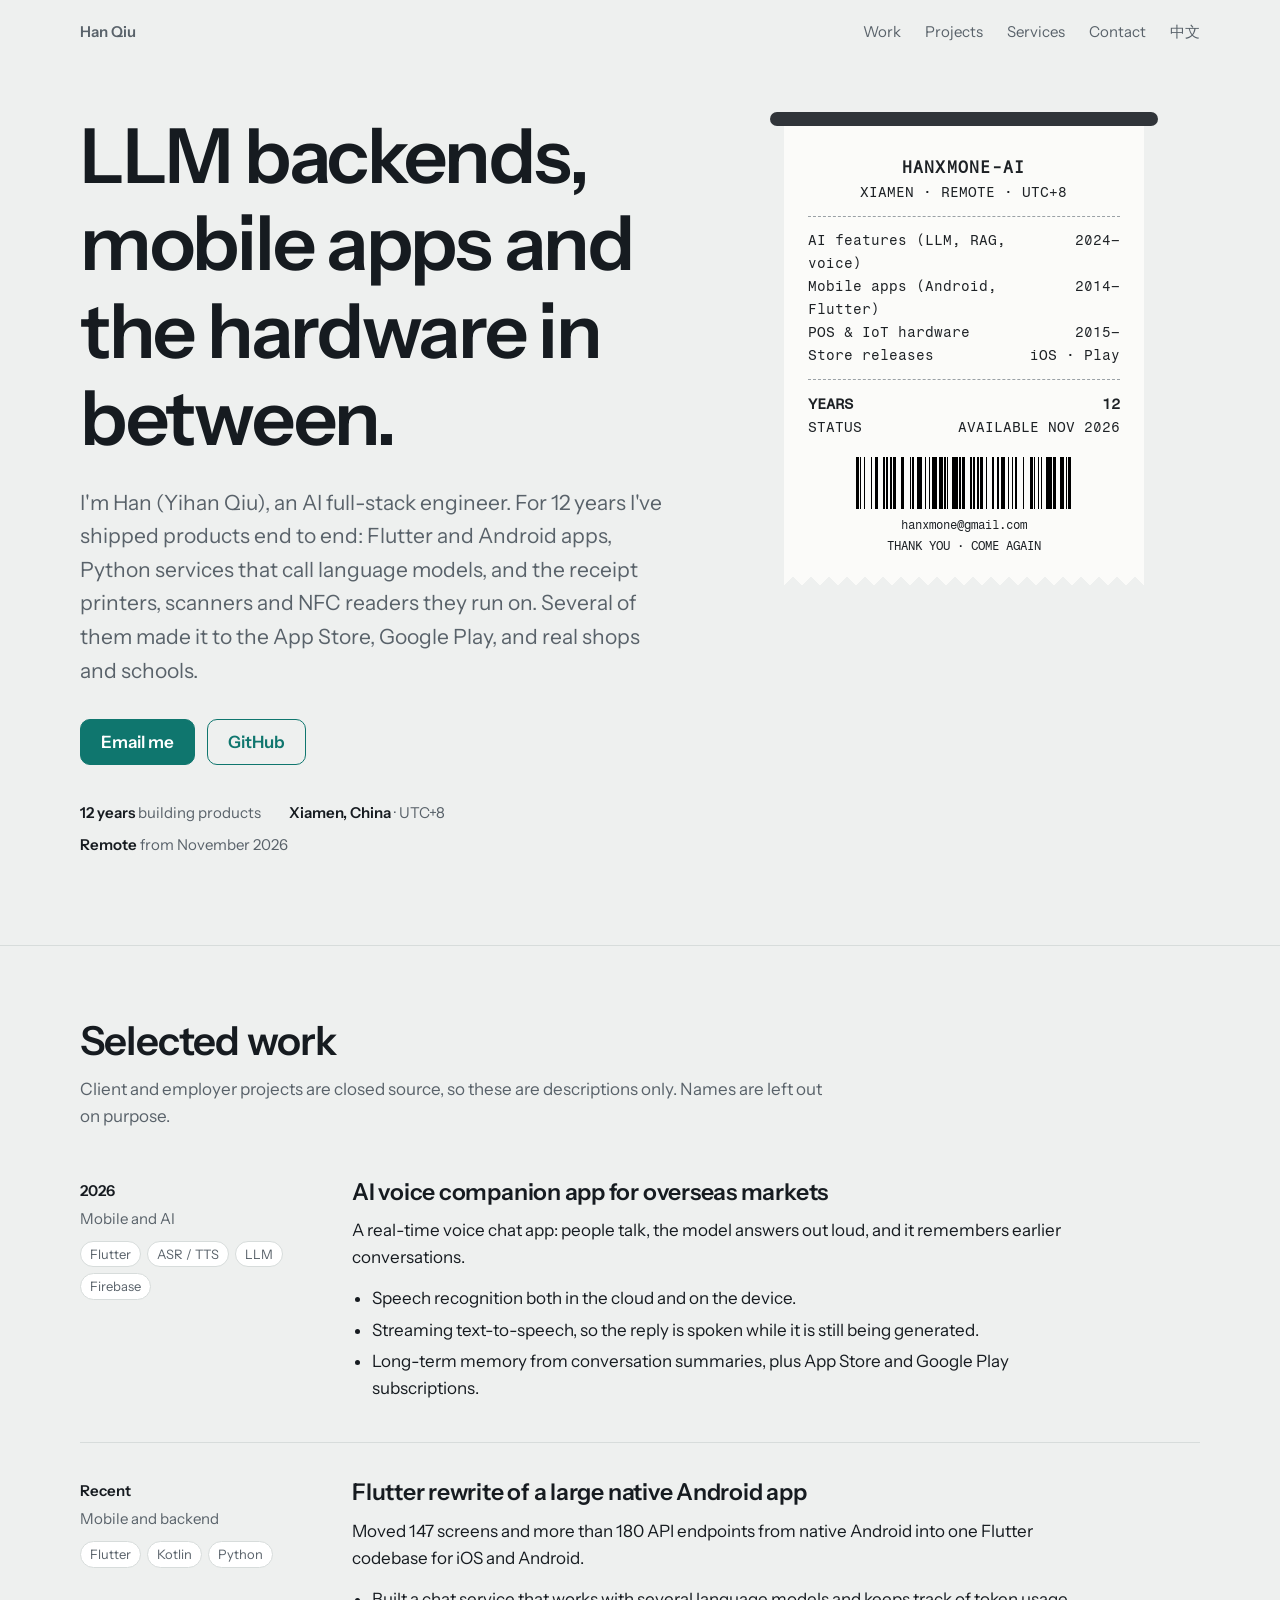
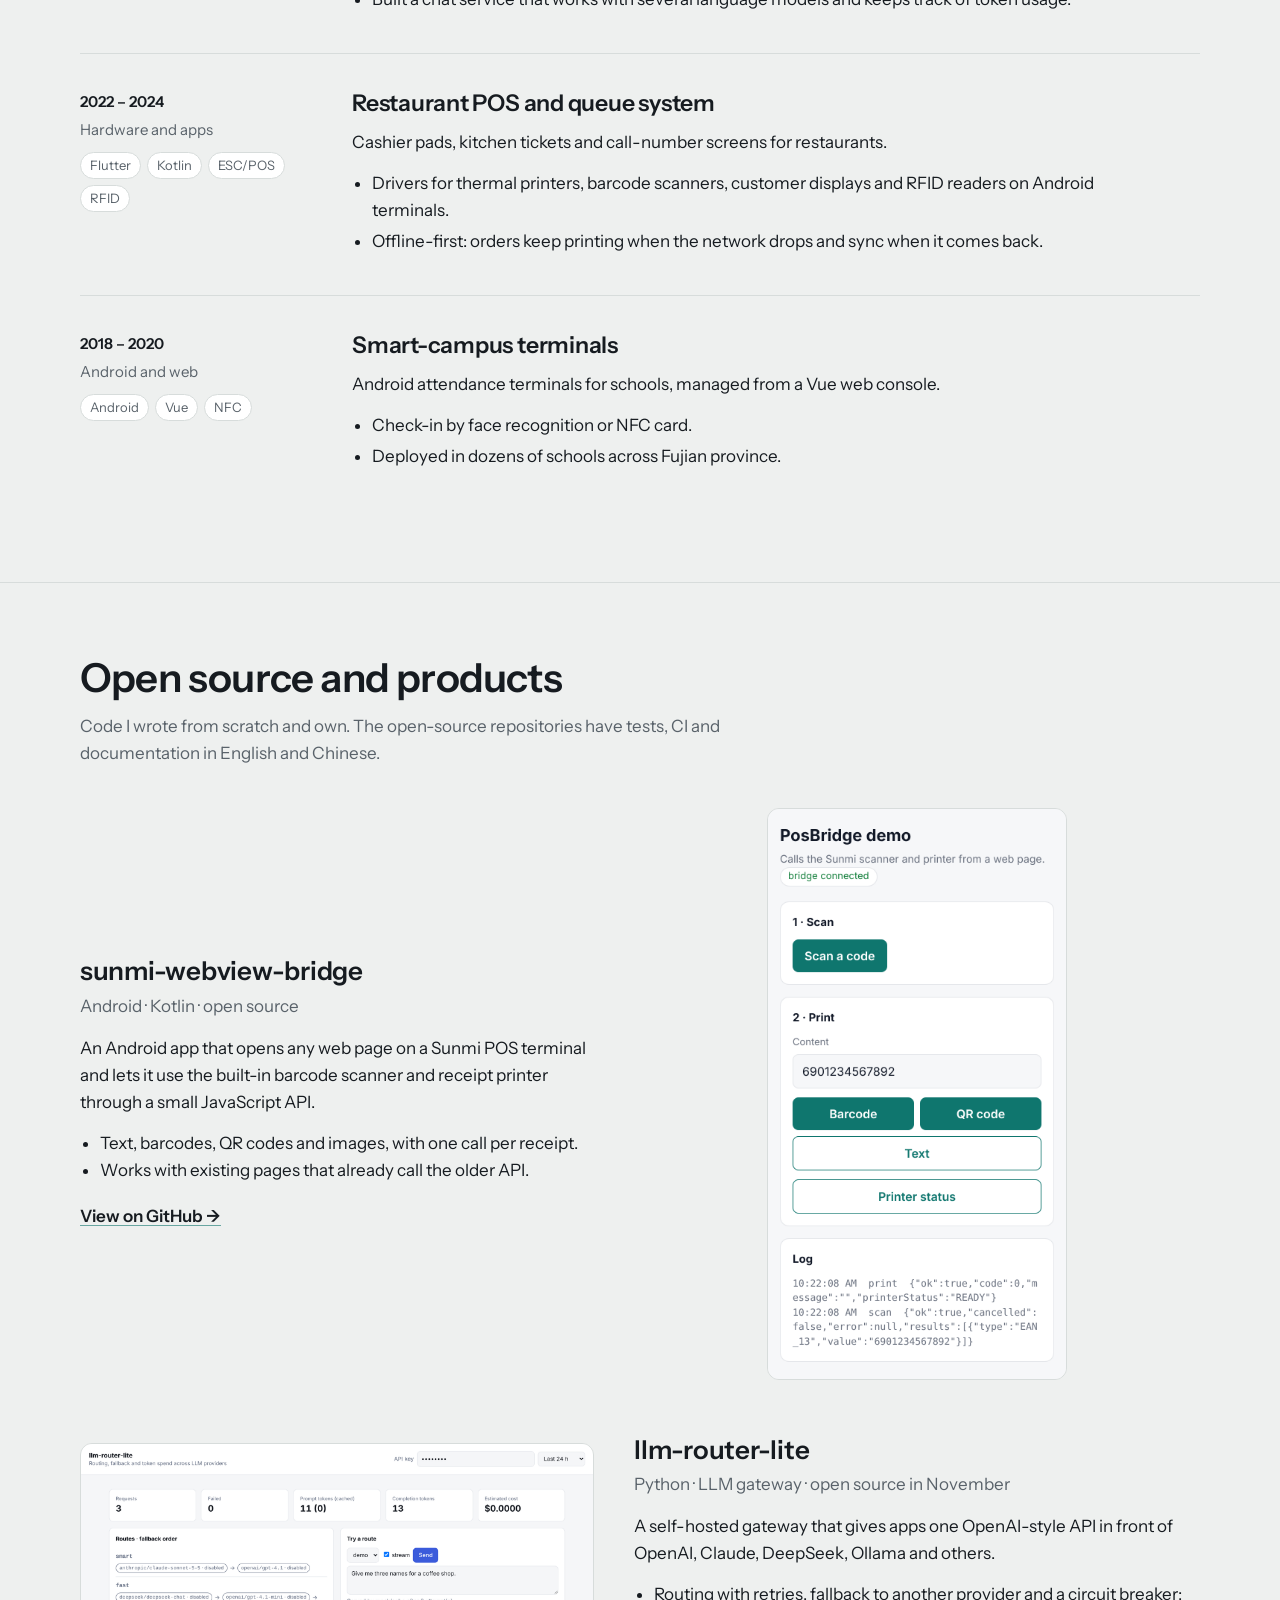
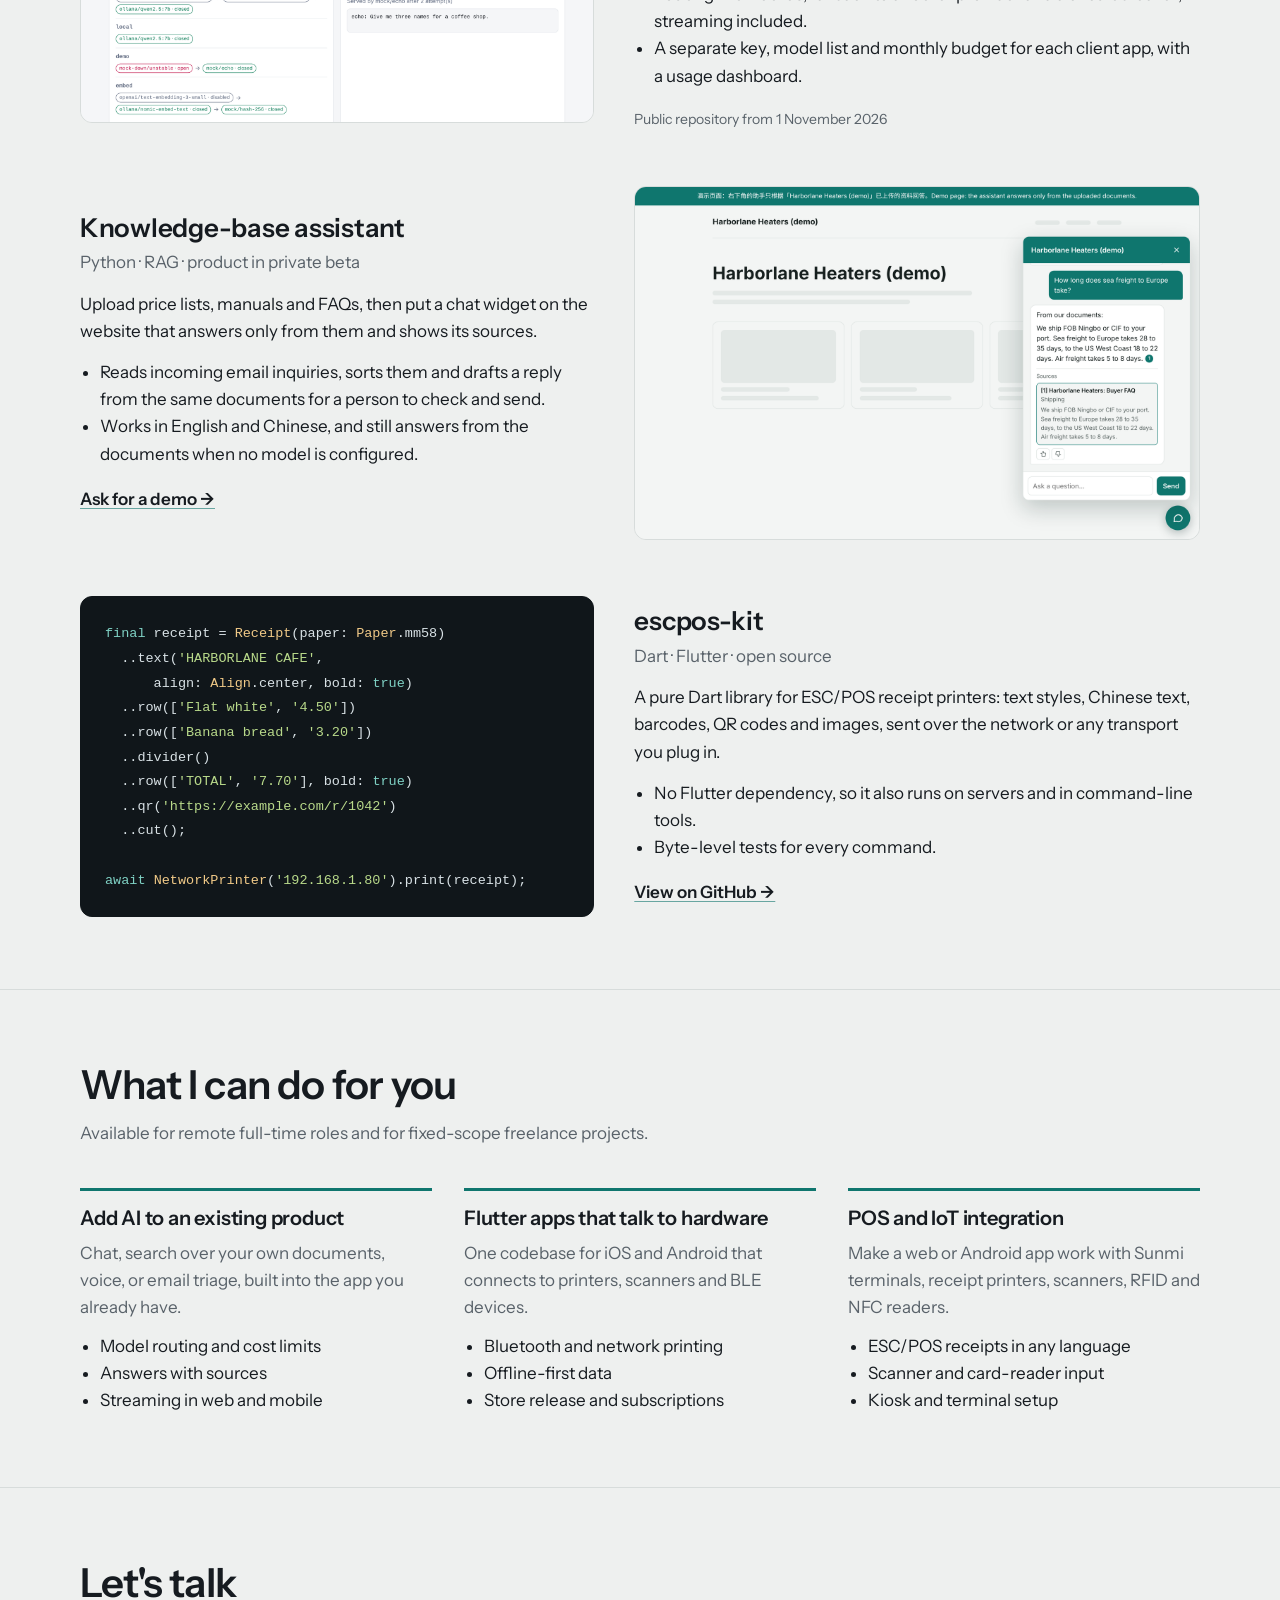
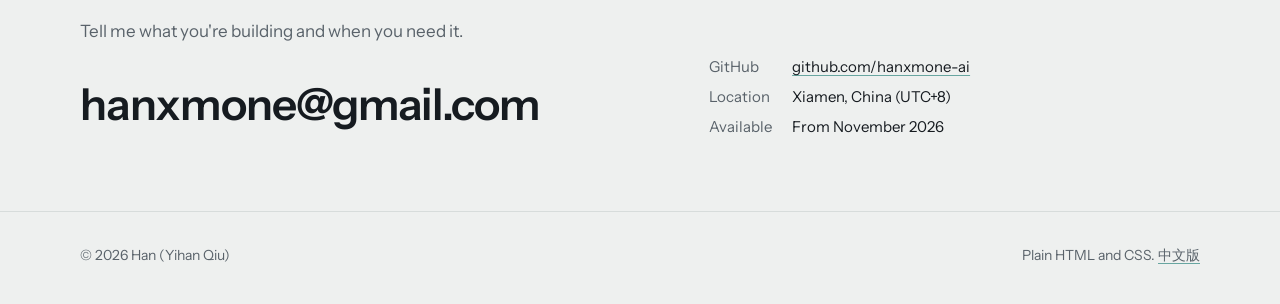
==== index.html @ 32cb7739 "Portfolio site: English and Chinese pages Co-Authored-By: Claude Opus 5.5 <noreply@anthropic.com> Cl" ====
<!doctype html>
<html lang="en">
<head>
<meta charset="utf-8">
<meta name="viewport" content="width=device-width, initial-scale=1">
<title>Han (Yihan Qiu) · AI full-stack engineer</title>
<meta name="description" content="AI full-stack engineer with 12 years of experience: LLM backends, Flutter and Android apps, and the POS and IoT hardware they talk to. Open to remote roles and freelance projects.">
<meta property="og:title" content="Han (Yihan Qiu) · AI full-stack engineer">
<meta property="og:description" content="LLM backends, Flutter and Android apps, and the hardware they talk to. Open to remote roles and freelance projects.">
<meta property="og:type" content="website">
<meta property="og:url" content="https://hanxmone-ai.github.io/">
<meta property="og:image" content="https://hanxmone-ai.github.io/assets/og.png">
<meta name="twitter:card" content="summary_large_image">
<link rel="canonical" href="https://hanxmone-ai.github.io/">
<link rel="alternate" hreflang="en" href="https://hanxmone-ai.github.io/">
<link rel="alternate" hreflang="zh" href="https://hanxmone-ai.github.io/zh/">
<link rel="icon" href="assets/favicon.svg" type="image/svg+xml">
<link rel="preconnect" href="https://fonts.googleapis.com">
<link rel="preconnect" href="https://fonts.gstatic.com" crossorigin>
<link rel="stylesheet" href="https://fonts.googleapis.com/css2?family=Fragment+Mono&family=Instrument+Sans:wght@400;600&display=swap">
<link rel="stylesheet" href="assets/style.css">
</head>
<body>
<header class="wrap nav">
  <a class="me" href="./">Han Qiu</a>
  <nav class="links" aria-label="Sections">
    <a href="#work">Work</a>
    <a href="#projects">Projects</a>
    <a href="#services">Services</a>
    <a href="#contact">Contact</a>
  </nav>
  <a href="zh/" hreflang="zh" lang="zh">中文</a>
</header>

<main>
  <div class="wrap hero">
    <div>
      <h1>LLM backends, mobile apps and the hardware in between.</h1>
      <p class="lede">I'm Han (Yihan Qiu), an AI full-stack engineer. For 12 years I've shipped products end to end:
        Flutter and Android apps, Python services that call language models, and the receipt printers, scanners
        and NFC readers they run on. Several of them made it to the App Store, Google Play, and real shops and schools.</p>
      <div class="actions">
        <a class="btn primary" href="mailto:hanxmone@gmail.com">Email me</a>
        <a class="btn secondary" href="https://github.com/hanxmone-ai">GitHub</a>
      </div>
      <p class="facts">
        <span><strong>12 years</strong> building products</span>
        <span><strong>Xiamen, China</strong> · UTC+8</span>
        <span><strong>Remote</strong> from November 2026</span>
      </p>
    </div>

    <div class="slot">
      <div class="receipt" role="img" aria-label="A printed receipt summarising: AI features since 2024, mobile apps since 2014, POS and IoT hardware since 2015, 12 years in total, available from November 2026, email hanxmone@gmail.com.">
        <div class="head" aria-hidden="true">
          <b>HANXMONE-AI</b>
          XIAMEN · REMOTE · UTC+8
        </div>
        <hr>
        <div aria-hidden="true">
          <div class="row"><span>AI features (LLM, RAG, voice)</span><span>2024–</span></div>
          <div class="row"><span>Mobile apps (Android, Flutter)</span><span>2014–</span></div>
          <div class="row"><span>POS &amp; IoT hardware</span><span>2015–</span></div>
          <div class="row"><span>Store releases</span><span>iOS · Play</span></div>
        </div>
        <hr>
        <div aria-hidden="true">
          <div class="row total"><span>YEARS</span><span>12</span></div>
          <div class="row"><span>STATUS</span><span>AVAILABLE NOV 2026</span></div>
        </div>
        <div class="code" aria-hidden="true"><img src="assets/barcode.svg" alt="" width="176" height="40"></div>
        <div class="foot" aria-hidden="true">hanxmone@gmail.com<br>THANK YOU · COME AGAIN</div>
      </div>
    </div>
  </div>

  <section class="block" id="work">
    <div class="wrap">
      <h2>Selected work</h2>
      <p class="intro">Client and employer projects are closed source, so these are descriptions only. Names are left out on purpose.</p>
      <div class="work">
        <article class="case">
          <div class="meta">
            <span class="when">2026</span>
            Mobile and AI
            <div class="stack"><span class="chip">Flutter</span><span class="chip">ASR / TTS</span><span class="chip">LLM</span><span class="chip">Firebase</span></div>
          </div>
          <div>
            <h3>AI voice companion app for overseas markets</h3>
            <div class="story">
              <p>A real-time voice chat app: people talk, the model answers out loud, and it remembers earlier conversations.</p>
              <ul>
                <li>Speech recognition both in the cloud and on the device.</li>
                <li>Streaming text-to-speech, so the reply is spoken while it is still being generated.</li>
                <li>Long-term memory from conversation summaries, plus App Store and Google Play subscriptions.</li>
              </ul>
            </div>
          </div>
        </article>

        <article class="case">
          <div class="meta">
            <span class="when">Recent</span>
            Mobile and backend
            <div class="stack"><span class="chip">Flutter</span><span class="chip">Kotlin</span><span class="chip">Python</span></div>
          </div>
          <div>
            <h3>Flutter rewrite of a large native Android app</h3>
            <div class="story">
              <p>Moved 147 screens and more than 180 API endpoints from native Android into one Flutter codebase for iOS and Android.</p>
              <ul>
                <li>Built a chat service that works with several language models and keeps track of token usage.</li>
              </ul>
            </div>
          </div>
        </article>

        <article class="case">
          <div class="meta">
            <span class="when">2022 – 2024</span>
            Hardware and apps
            <div class="stack"><span class="chip">Flutter</span><span class="chip">Kotlin</span><span class="chip">ESC/POS</span><span class="chip">RFID</span></div>
          </div>
          <div>
            <h3>Restaurant POS and queue system</h3>
            <div class="story">
              <p>Cashier pads, kitchen tickets and call-number screens for restaurants.</p>
              <ul>
                <li>Drivers for thermal printers, barcode scanners, customer displays and RFID readers on Android terminals.</li>
                <li>Offline-first: orders keep printing when the network drops and sync when it comes back.</li>
              </ul>
            </div>
          </div>
        </article>

        <article class="case">
          <div class="meta">
            <span class="when">2018 – 2020</span>
            Android and web
            <div class="stack"><span class="chip">Android</span><span class="chip">Vue</span><span class="chip">NFC</span></div>
          </div>
          <div>
            <h3>Smart-campus terminals</h3>
            <div class="story">
              <p>Android attendance terminals for schools, managed from a Vue web console.</p>
              <ul>
                <li>Check-in by face recognition or NFC card.</li>
                <li>Deployed in dozens of schools across Fujian province.</li>
              </ul>
            </div>
          </div>
        </article>
      </div>
    </div>
  </section>

  <section class="block" id="projects">
    <div class="wrap">
      <h2>Open source and products</h2>
      <p class="intro">Code I wrote from scratch and own. The open-source repositories have tests, CI and documentation in English and Chinese.</p>
      <div class="projects">
        <article class="project">
          <div>
            <h3>sunmi-webview-bridge</h3>
            <p class="what">Android · Kotlin · open source</p>
            <p class="body">An Android app that opens any web page on a Sunmi POS terminal and lets it use the built-in barcode scanner and receipt printer through a small JavaScript API.</p>
            <ul>
              <li>Text, barcodes, QR codes and images, with one call per receipt.</li>
              <li>Works with existing pages that already call the older API.</li>
            </ul>
            <p class="links"><a href="https://github.com/hanxmone-ai/sunmi-webview-bridge">View on GitHub →</a></p>
          </div>
          <figure class="shot phone"><img src="assets/sunmi-demo.png" alt="Demo page of sunmi-webview-bridge on a phone screen, with scan and print buttons" width="800" height="1530" loading="lazy"></figure>
        </article>

        <article class="project">
          <div>
            <h3>llm-router-lite</h3>
            <p class="what">Python · LLM gateway · open source in November</p>
            <p class="body">A self-hosted gateway that gives apps one OpenAI-style API in front of OpenAI, Claude, DeepSeek, Ollama and others.</p>
            <ul>
              <li>Routing with retries, fallback to another provider and a circuit breaker; streaming included.</li>
              <li>A separate key, model list and monthly budget for each client app, with a usage dashboard.</li>
            </ul>
            <p class="links"><span class="status">Public repository from 1 November 2026</span></p>
          </div>
          <figure class="shot"><img src="assets/router-dashboard.png" alt="llm-router-lite usage dashboard with request counts, cost per model and recent errors" width="1600" height="870" loading="lazy"></figure>
        </article>

        <article class="project">
          <div>
            <h3>Knowledge-base assistant</h3>
            <p class="what">Python · RAG · product in private beta</p>
            <p class="body">Upload price lists, manuals and FAQs, then put a chat widget on the website that answers only from them and shows its sources.</p>
            <ul>
              <li>Reads incoming email inquiries, sorts them and drafts a reply from the same documents for a person to check and send.</li>
              <li>Works in English and Chinese, and still answers from the documents when no model is configured.</li>
            </ul>
            <p class="links"><a href="mailto:hanxmone@gmail.com?subject=Knowledge-base%20assistant%20demo">Ask for a demo →</a></p>
          </div>
          <figure class="shot"><img src="assets/kb-widget.png" alt="Chat widget answering a customer question with numbered sources from the uploaded documents" width="1600" height="1000" loading="lazy"></figure>
        </article>

        <article class="project">
          <div>
            <h3>escpos-kit</h3>
            <p class="what">Dart · Flutter · open source</p>
            <p class="body">A pure Dart library for ESC/POS receipt printers: text styles, Chinese text, barcodes, QR codes and images, sent over the network or any transport you plug in.</p>
            <ul>
              <li>No Flutter dependency, so it also runs on servers and in command-line tools.</li>
              <li>Byte-level tests for every command.</li>
            </ul>
            <p class="links"><a href="https://github.com/hanxmone-ai/escpos-kit">View on GitHub →</a></p>
          </div>
          <figure class="shot sample" aria-label="Example code using escpos-kit"><pre><code><span class="k">final</span> receipt = <span class="t">Receipt</span>(paper: <span class="t">Paper</span>.mm58)
  ..text(<span class="s">'HARBORLANE CAFE'</span>,
      align: <span class="t">Align</span>.center, bold: <span class="k">true</span>)
  ..row([<span class="s">'Flat white'</span>, <span class="s">'4.50'</span>])
  ..row([<span class="s">'Banana bread'</span>, <span class="s">'3.20'</span>])
  ..divider()
  ..row([<span class="s">'TOTAL'</span>, <span class="s">'7.70'</span>], bold: <span class="k">true</span>)
  ..qr(<span class="s">'https://example.com/r/1042'</span>)
  ..cut();

<span class="k">await</span> <span class="t">NetworkPrinter</span>(<span class="s">'192.168.1.80'</span>).print(receipt);</code></pre></figure>
        </article>
      </div>
    </div>
  </section>

  <section class="block" id="services">
    <div class="wrap">
      <h2>What I can do for you</h2>
      <p class="intro">Available for remote full-time roles and for fixed-scope freelance projects.</p>
      <div class="offers">
        <div class="offer">
          <h3>Add AI to an existing product</h3>
          <p>Chat, search over your own documents, voice, or email triage, built into the app you already have.</p>
          <ul><li>Model routing and cost limits</li><li>Answers with sources</li><li>Streaming in web and mobile</li></ul>
        </div>
        <div class="offer">
          <h3>Flutter apps that talk to hardware</h3>
          <p>One codebase for iOS and Android that connects to printers, scanners and BLE devices.</p>
          <ul><li>Bluetooth and network printing</li><li>Offline-first data</li><li>Store release and subscriptions</li></ul>
        </div>
        <div class="offer">
          <h3>POS and IoT integration</h3>
          <p>Make a web or Android app work with Sunmi terminals, receipt printers, scanners, RFID and NFC readers.</p>
          <ul><li>ESC/POS receipts in any language</li><li>Scanner and card-reader input</li><li>Kiosk and terminal setup</li></ul>
        </div>
      </div>
    </div>
  </section>

  <section class="block" id="contact">
    <div class="wrap contact">
      <div>
        <h2>Let's talk</h2>
        <p class="say">Tell me what you're building and when you need it.</p>
        <p class="mail"><a class="big" href="mailto:hanxmone@gmail.com">hanxmone@gmail.com</a></p>
      </div>
      <dl>
        <dt>GitHub</dt><dd><a href="https://github.com/hanxmone-ai">github.com/hanxmone-ai</a></dd>
        <dt>Location</dt><dd>Xiamen, China (UTC+8)</dd>
        <dt>Available</dt><dd>From November 2026</dd>
      </dl>
    </div>
  </section>
</main>

<footer>
  <div class="wrap">
    <span>© 2026 Han (Yihan Qiu)</span>
    <span>Plain HTML and CSS. <a href="zh/" hreflang="zh" lang="zh">中文版</a></span>
  </div>
</footer>
</body>
</html>
---- assets/style.css ----
:root {
  --paper: #eef0ef;
  --surface: #ffffff;
  --receipt: #fbfbf9;
  --ink: #161b20;
  --muted: #59626a;
  --line: #d7dcdb;
  --brand: #0f766e;
  --brand-ink: #ffffff;
  --sans: "Instrument Sans", system-ui, -apple-system, "Segoe UI", "PingFang SC", "Hiragino Sans GB", "Microsoft YaHei", sans-serif;
  --mono: "Fragment Mono", ui-monospace, "SFMono-Regular", Menlo, Consolas, "PingFang SC", monospace;
  --measure: 68ch;
}
@media (prefers-color-scheme: dark) {
  :root:not([data-theme="light"]) {
    --paper: #12171a; --surface: #192024; --receipt: #f4f4f1; --ink: #e7ecee; --muted: #9aa5ab;
    --line: #2b3439; --brand: #3fbfae; --brand-ink: #06231f;
  }
}
:root[data-theme="dark"] {
  --paper: #12171a; --surface: #192024; --receipt: #f4f4f1; --ink: #e7ecee; --muted: #9aa5ab;
  --line: #2b3439; --brand: #3fbfae; --brand-ink: #06231f;
}

* { box-sizing: border-box; }
html { -webkit-text-size-adjust: 100%; }
body { margin: 0; background: var(--paper); color: var(--ink); font: 17px/1.6 var(--sans); }
a { color: inherit; text-decoration-color: color-mix(in srgb, var(--brand) 60%, transparent); text-underline-offset: 3px; }
a:hover { color: var(--brand); }
:focus-visible { outline: 2px solid var(--brand); outline-offset: 3px; border-radius: 4px; }
img { max-width: 100%; display: block; }
h1, h2, h3 { line-height: 1.15; margin: 0; letter-spacing: -0.01em; }
p { margin: 0; }

.wrap { width: min(1120px, 100% - 32px); margin-inline: auto; }

/* ---- nav ---- */
.nav { display: flex; align-items: center; gap: 24px; padding: 20px 0; }
.nav .me { font-weight: 600; text-decoration: none; margin-right: auto; }
.nav .links { display: flex; gap: 24px; }
.nav a { text-decoration: none; font-size: 15px; color: var(--muted); }
.nav a:hover, .nav a[aria-current="page"] { color: var(--ink); }
@media (max-width: 640px) { .nav .links { display: none; } }

/* ---- hero ---- */
.hero { display: grid; grid-template-columns: minmax(0, 1.25fr) minmax(0, 1fr); gap: 56px; align-items: start; padding: 48px 0 88px; }
@media (max-width: 900px) { .hero { grid-template-columns: 1fr; gap: 40px; padding-top: 24px; } }
.hero h1 { font-size: clamp(40px, 6.4vw, 76px); font-weight: 600; letter-spacing: -0.03em; max-width: 12ch; }
.hero .lede { font-size: clamp(18px, 2vw, 21px); color: var(--muted); margin-top: 24px; max-width: 34em; }
.actions { display: flex; flex-wrap: wrap; gap: 12px; margin-top: 32px; }
.btn { display: inline-flex; align-items: center; min-height: 46px; padding: 0 20px; border-radius: 10px; font-weight: 600;
       text-decoration: none; border: 1px solid var(--brand); }
.btn.primary { background: var(--brand); color: var(--brand-ink); }
.btn.primary:hover { color: var(--brand-ink); filter: brightness(1.08); }
.btn.secondary { color: var(--brand); }
.facts { display: flex; flex-wrap: wrap; gap: 8px 28px; margin-top: 36px; color: var(--muted); font-size: 15px; }
.facts strong { color: var(--ink); font-weight: 600; }

/* ---- the receipt ---- */
.slot { position: relative; padding-top: 14px; justify-self: center; width: min(360px, 100% - 28px); }
.slot::before { /* printer slot */
  content: ""; position: absolute; top: 0; left: -14px; right: -14px; height: 14px; border-radius: 8px;
  background: var(--ink); opacity: .88;
}
.receipt {
  --tooth: 9px;
  position: relative; background: var(--receipt); color: #1d2125; padding: 28px 24px 30px;
  font: 13.5px/1.7 var(--mono); box-shadow: 0 18px 40px rgba(20, 30, 35, .16);
  -webkit-mask: conic-gradient(from -45deg at bottom, #0000, #000 1deg 89deg, #0000 90deg) bottom / calc(var(--tooth) * 2) var(--tooth) repeat-x,
                linear-gradient(#000 0 0) top / 100% calc(100% - var(--tooth)) no-repeat;
          mask: conic-gradient(from -45deg at bottom, #0000, #000 1deg 89deg, #0000 90deg) bottom / calc(var(--tooth) * 2) var(--tooth) repeat-x,
                linear-gradient(#000 0 0) top / 100% calc(100% - var(--tooth)) no-repeat;
  animation: print 1.6s steps(24, end) .25s both;
  transform-origin: top;
}
@keyframes print { from { clip-path: inset(0 0 100% 0); transform: translateY(-14px); } to { clip-path: inset(0 0 0 0); transform: none; } }
@media (prefers-reduced-motion: reduce) { .receipt { animation: none; } }
.receipt .head { text-align: center; }
.receipt .head b { display: block; font-size: 16px; letter-spacing: .08em; }
.receipt hr { border: 0; border-top: 1px dashed #9aa1a6; margin: 12px 0; }
.receipt .row { display: flex; justify-content: space-between; gap: 12px; }
.receipt .row span:last-child { text-align: right; white-space: nowrap; }
.receipt .total { font-weight: 700; font-size: 14.5px; }
.receipt .code { color: #1d2125; margin: 18px auto 6px; width: 78%; height: 52px; }
.receipt .code svg, .receipt .code img { width: 100%; height: 100%; }
.receipt .foot { text-align: center; font-size: 12px; }

/* ---- sections ---- */
section.block { padding: 72px 0; border-top: 1px solid var(--line); }
.block > .wrap > h2 { font-size: clamp(28px, 3.6vw, 40px); font-weight: 600; letter-spacing: -0.02em; }
.block > .wrap > .intro { color: var(--muted); margin-top: 12px; max-width: var(--measure); }

/* work: one row per project */
.work { margin-top: 40px; display: grid; }
.case { display: grid; grid-template-columns: 240px minmax(0, 1fr); gap: 32px; padding: 36px 0; border-top: 1px solid var(--line); }
.case:first-child { border-top: 0; padding-top: 8px; }
@media (max-width: 760px) { .case { grid-template-columns: 1fr; gap: 12px; } }
.case .meta { color: var(--muted); font-size: 15px; }
.case .meta .when { color: var(--ink); font-weight: 600; display: block; margin-bottom: 4px; }
.case .meta .stack { margin-top: 10px; display: flex; flex-wrap: wrap; gap: 6px; }
.chip { font-size: 13px; padding: 2px 9px; border-radius: 999px; background: var(--surface); border: 1px solid var(--line); color: var(--muted); }
.case h3 { font-size: 23px; font-weight: 600; }
.case .story { margin-top: 12px; max-width: var(--measure); display: grid; gap: 10px; }
.case .story p b { font-weight: 600; }
.case ul { margin: 0; padding-left: 20px; max-width: var(--measure); }
.case li { margin: 4px 0; }

/* projects with screenshots */
.projects { margin-top: 40px; display: grid; gap: 56px; }
.project { display: grid; grid-template-columns: minmax(0, 1fr) minmax(0, 1.1fr); gap: 40px; align-items: center; }
.project:nth-child(even) .shot { order: -1; }
@media (max-width: 860px) { .project { grid-template-columns: 1fr; gap: 20px; } .project:nth-child(even) .shot { order: 0; } }
.project h3 { font-size: 26px; font-weight: 600; }
.project .what { color: var(--muted); margin-top: 6px; }
.project p.body { margin-top: 14px; max-width: 52ch; }
.project ul { margin: 14px 0 0; padding-left: 20px; }
.project .links { margin-top: 18px; display: flex; flex-wrap: wrap; gap: 16px; font-weight: 600; }
.project .status { font-size: 14px; color: var(--muted); font-weight: 400; }
.shot { border-radius: 12px; overflow: hidden; border: 1px solid var(--line); background: var(--surface); }
.shot img { width: 100%; height: auto; }
.shot.phone { width: 100%; max-width: 300px; justify-self: center; }

/* services */
.offers { margin-top: 40px; display: grid; grid-template-columns: repeat(3, minmax(0, 1fr)); gap: 32px; }
@media (max-width: 860px) { .offers { grid-template-columns: 1fr; } }
.offer h3 { font-size: 20px; font-weight: 600; padding-top: 16px; border-top: 3px solid var(--brand); }
.offer p { color: var(--muted); margin-top: 10px; }
.offer ul { margin: 12px 0 0; padding-left: 20px; }

/* contact */
.contact { display: grid; grid-template-columns: minmax(0, 1.2fr) minmax(0, 1fr); gap: 40px; align-items: end; }
@media (max-width: 760px) { .contact { grid-template-columns: 1fr; } }
.contact .big { font-size: clamp(26px, 4vw, 44px); font-weight: 600; letter-spacing: -0.02em; text-decoration: none; word-break: break-all; }
.contact dl { margin: 0; display: grid; grid-template-columns: auto 1fr; gap: 6px 20px; font-size: 15px; }
.contact dt { color: var(--muted); }
.contact dd { margin: 0; }
footer { padding: 32px 0 48px; color: var(--muted); font-size: 14px; border-top: 1px solid var(--line); }
footer .wrap { display: flex; flex-wrap: wrap; gap: 8px 24px; justify-content: space-between; }

:lang(zh) body, html:lang(zh) { font-size: 16.5px; }
html:lang(zh) .hero h1 { letter-spacing: 0; max-width: 14em; font-size: clamp(36px, 5.4vw, 64px); }
html:lang(zh) .case h3, html:lang(zh) .project h3 { letter-spacing: 0; }

figure { margin: 0; }
.contact h2 { font-size: clamp(28px, 3.6vw, 40px); font-weight: 600; letter-spacing: -0.02em; }
.contact .say { color: var(--muted); margin-top: 12px; }
.contact .mail { margin-top: 24px; }

/* code sample in place of a screenshot */
.shot.sample { background: #10161a; border-color: #10161a; }
.sample pre { margin: 0; padding: 24px; overflow-x: auto; font: 13.5px/1.75 var(--mono); color: #d9e2e6; }
.sample .k { color: #7fd1c4; }
.sample .t { color: #f0c987; }
.sample .s { color: #b8d98a; }
@media (max-width: 480px) { .sample pre { padding: 18px 16px; font-size: 12px; } }
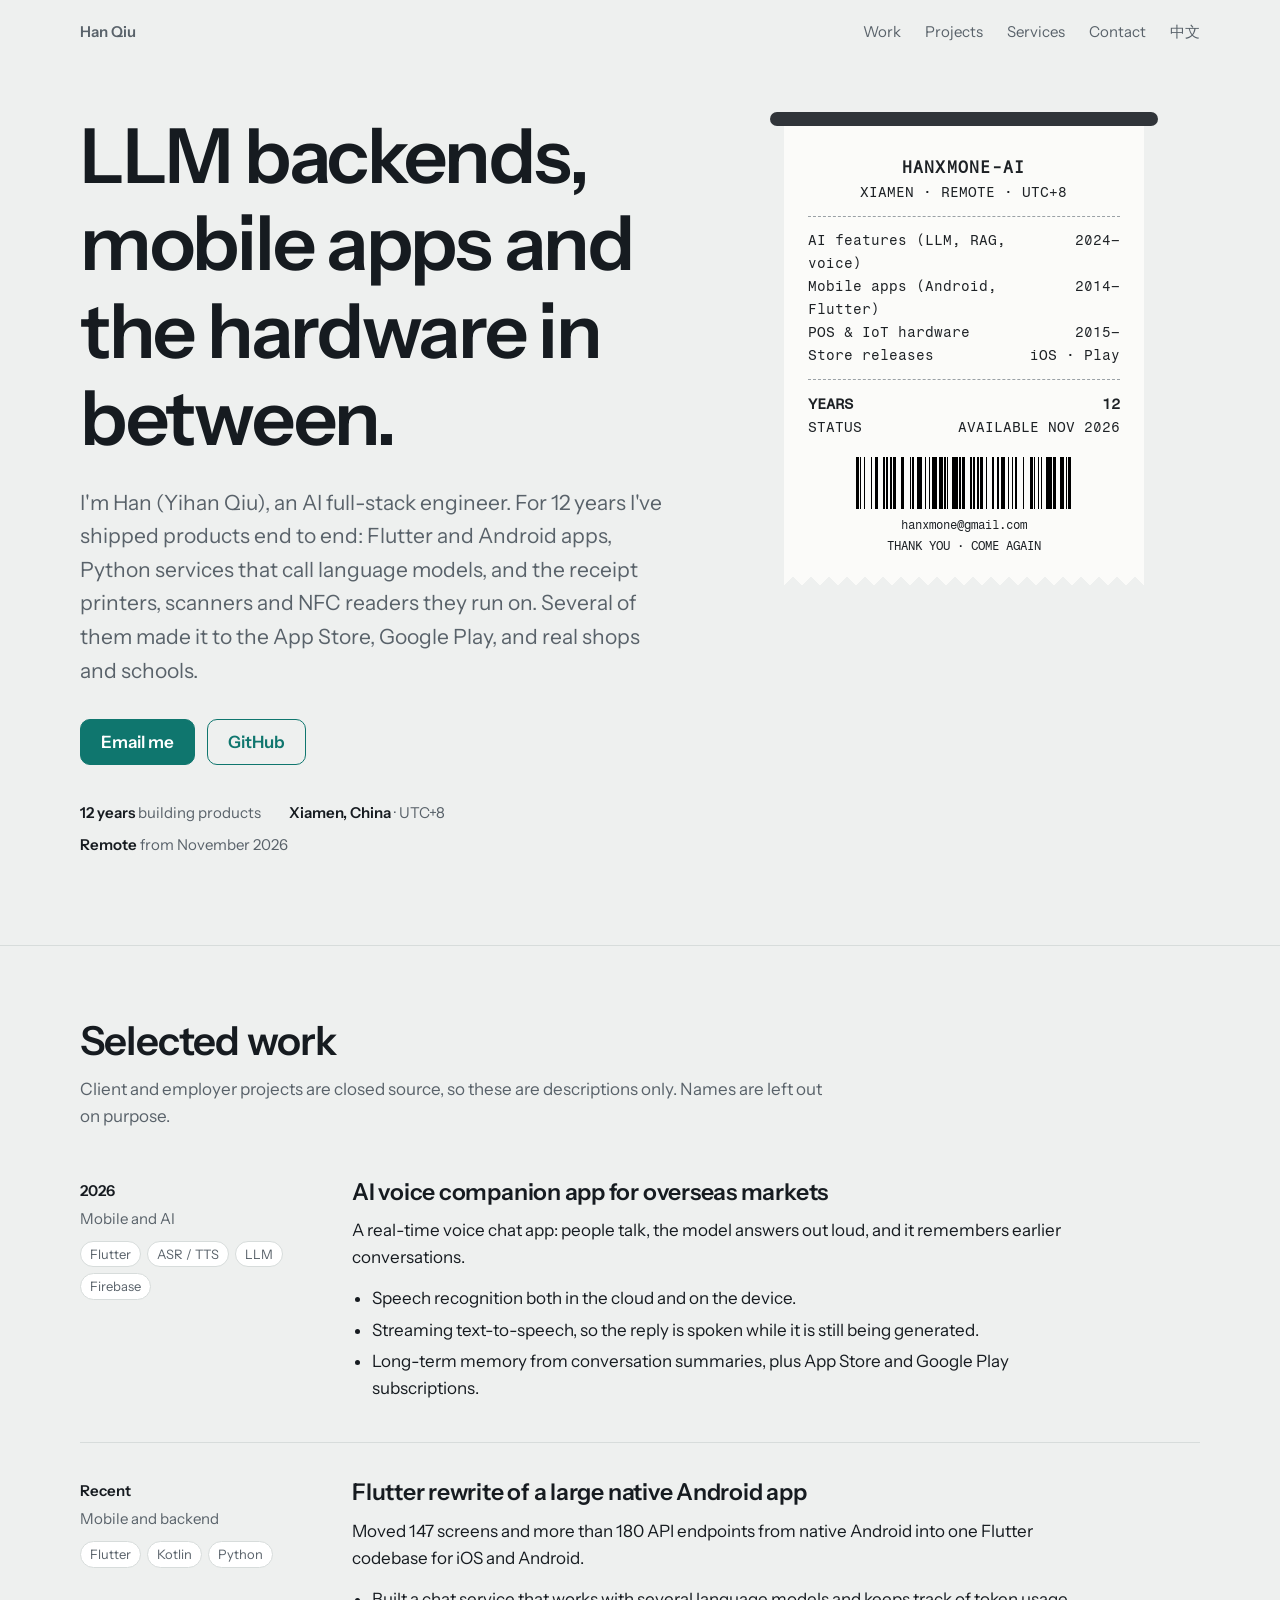
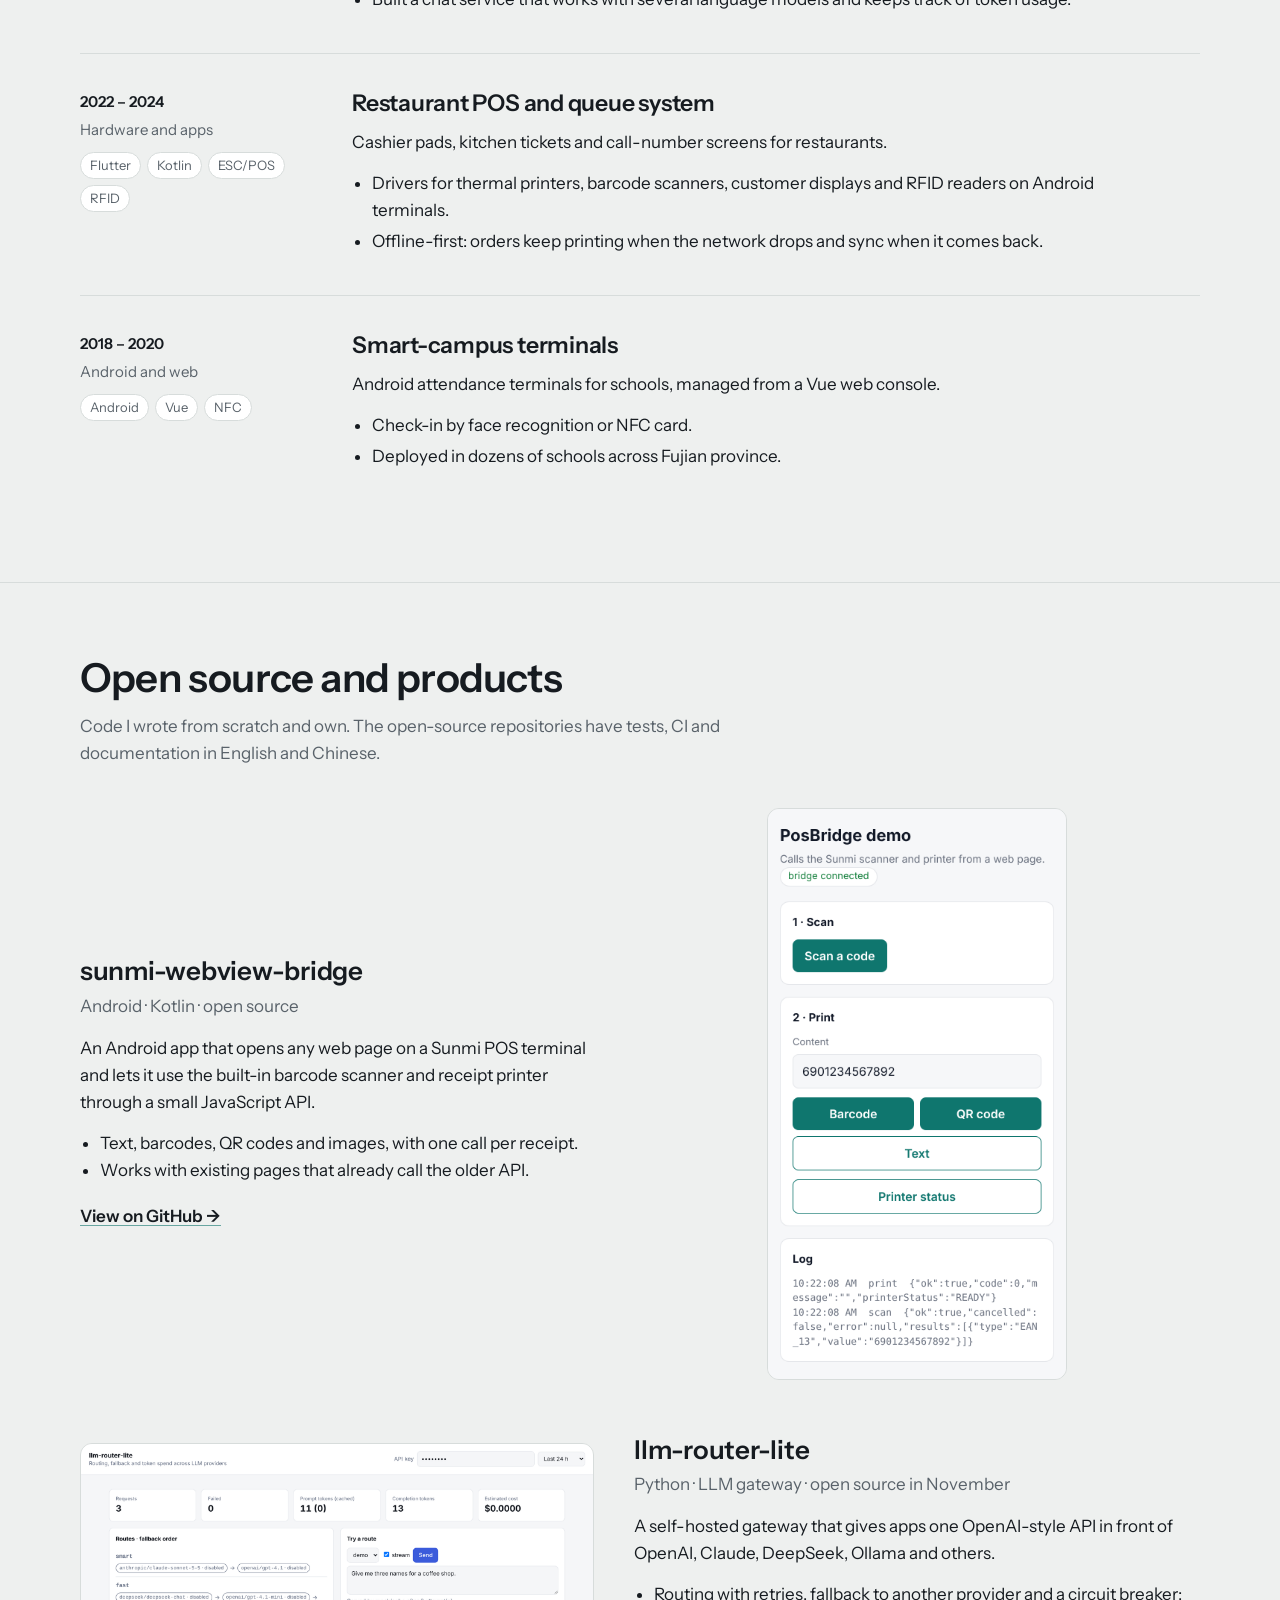
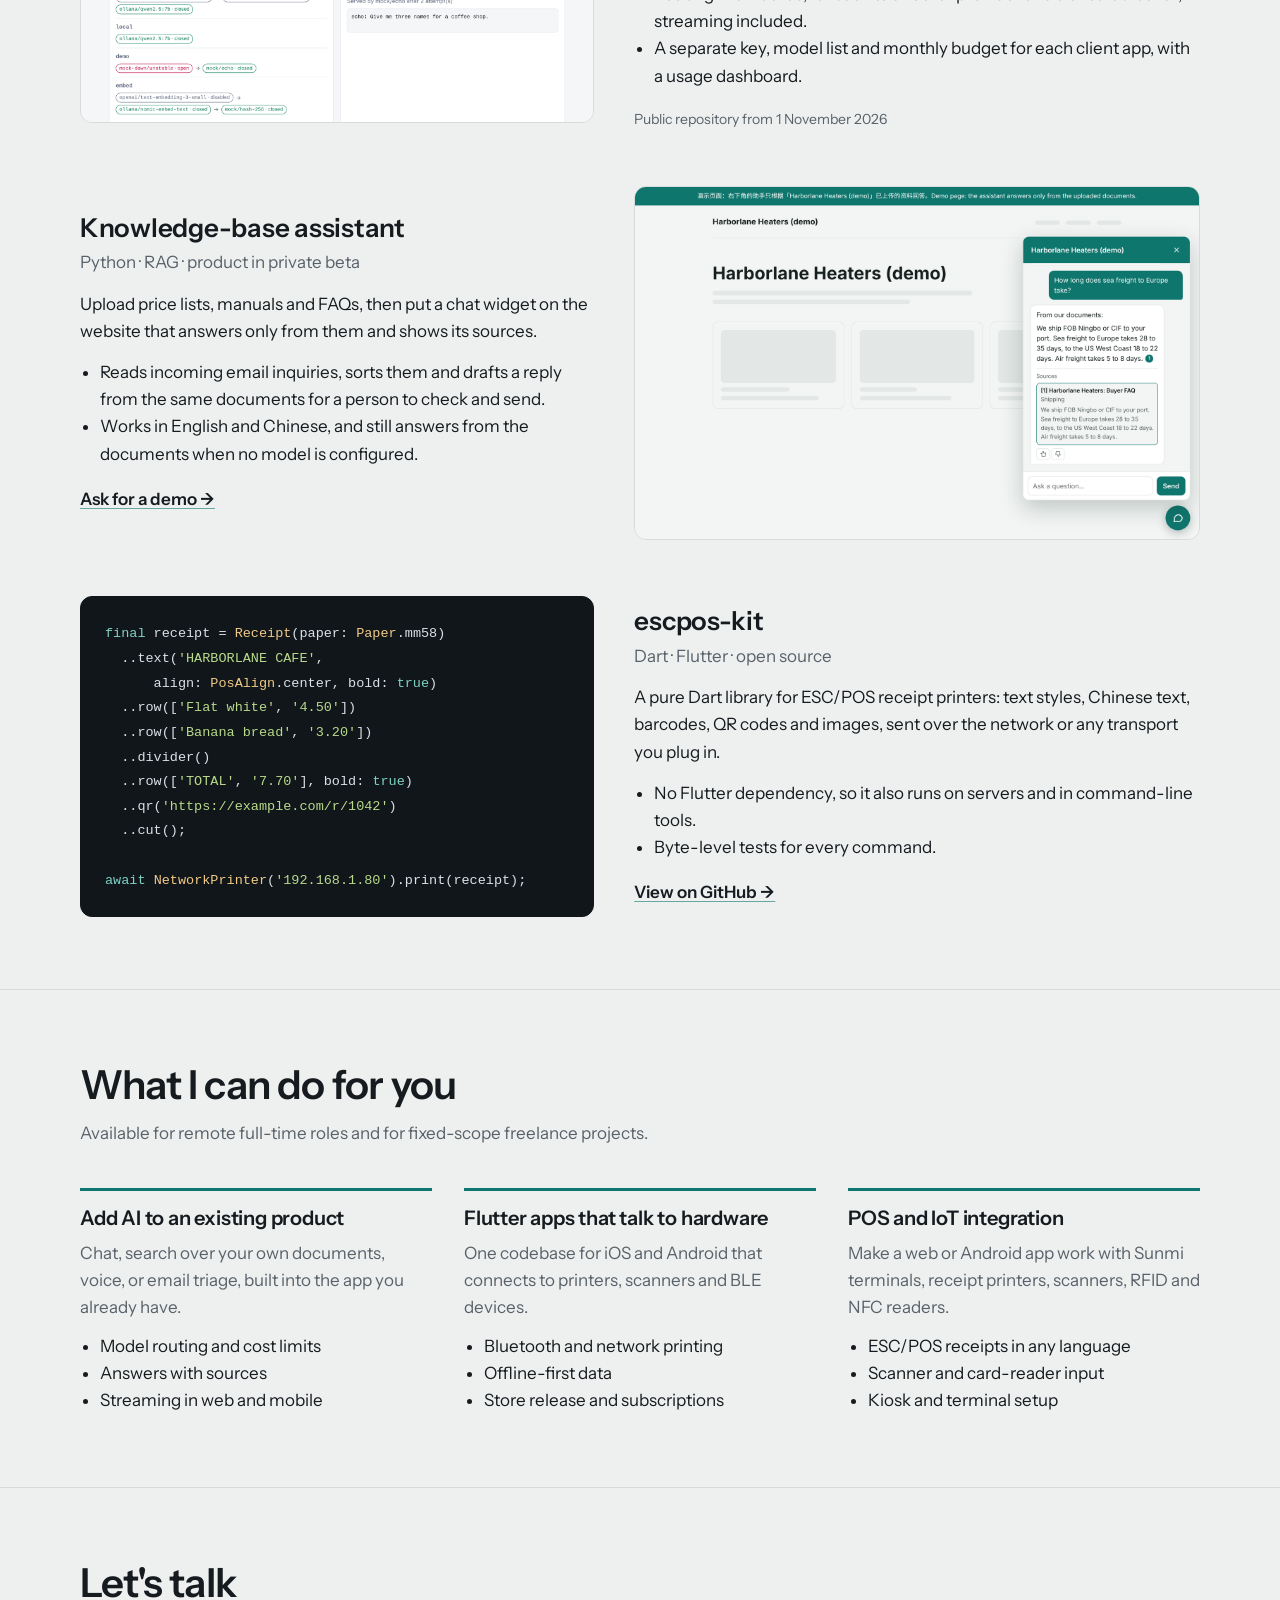
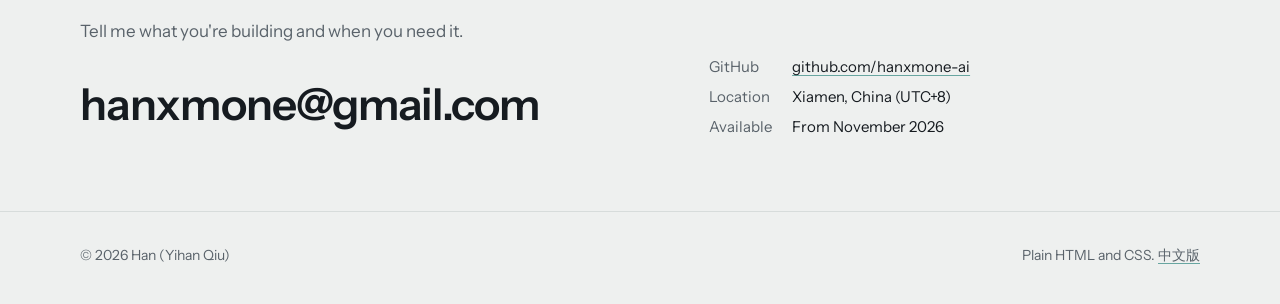
==== commit ec90bb03: "Match the escpos-kit API in the code sample Co-Authored-By: Claude Opus 5.5 <noreply@anthropic.com> " ====
--- a/index.html
+++ b/index.html
@@ -214,7 +214,7 @@
           </div>
           <figure class="shot sample" aria-label="Example code using escpos-kit"><pre><code><span class="k">final</span> receipt = <span class="t">Receipt</span>(paper: <span class="t">Paper</span>.mm58)
   ..text(<span class="s">'HARBORLANE CAFE'</span>,
-      align: <span class="t">Align</span>.center, bold: <span class="k">true</span>)
+      align: <span class="t">PosAlign</span>.center, bold: <span class="k">true</span>)
   ..row([<span class="s">'Flat white'</span>, <span class="s">'4.50'</span>])
   ..row([<span class="s">'Banana bread'</span>, <span class="s">'3.20'</span>])
   ..divider()
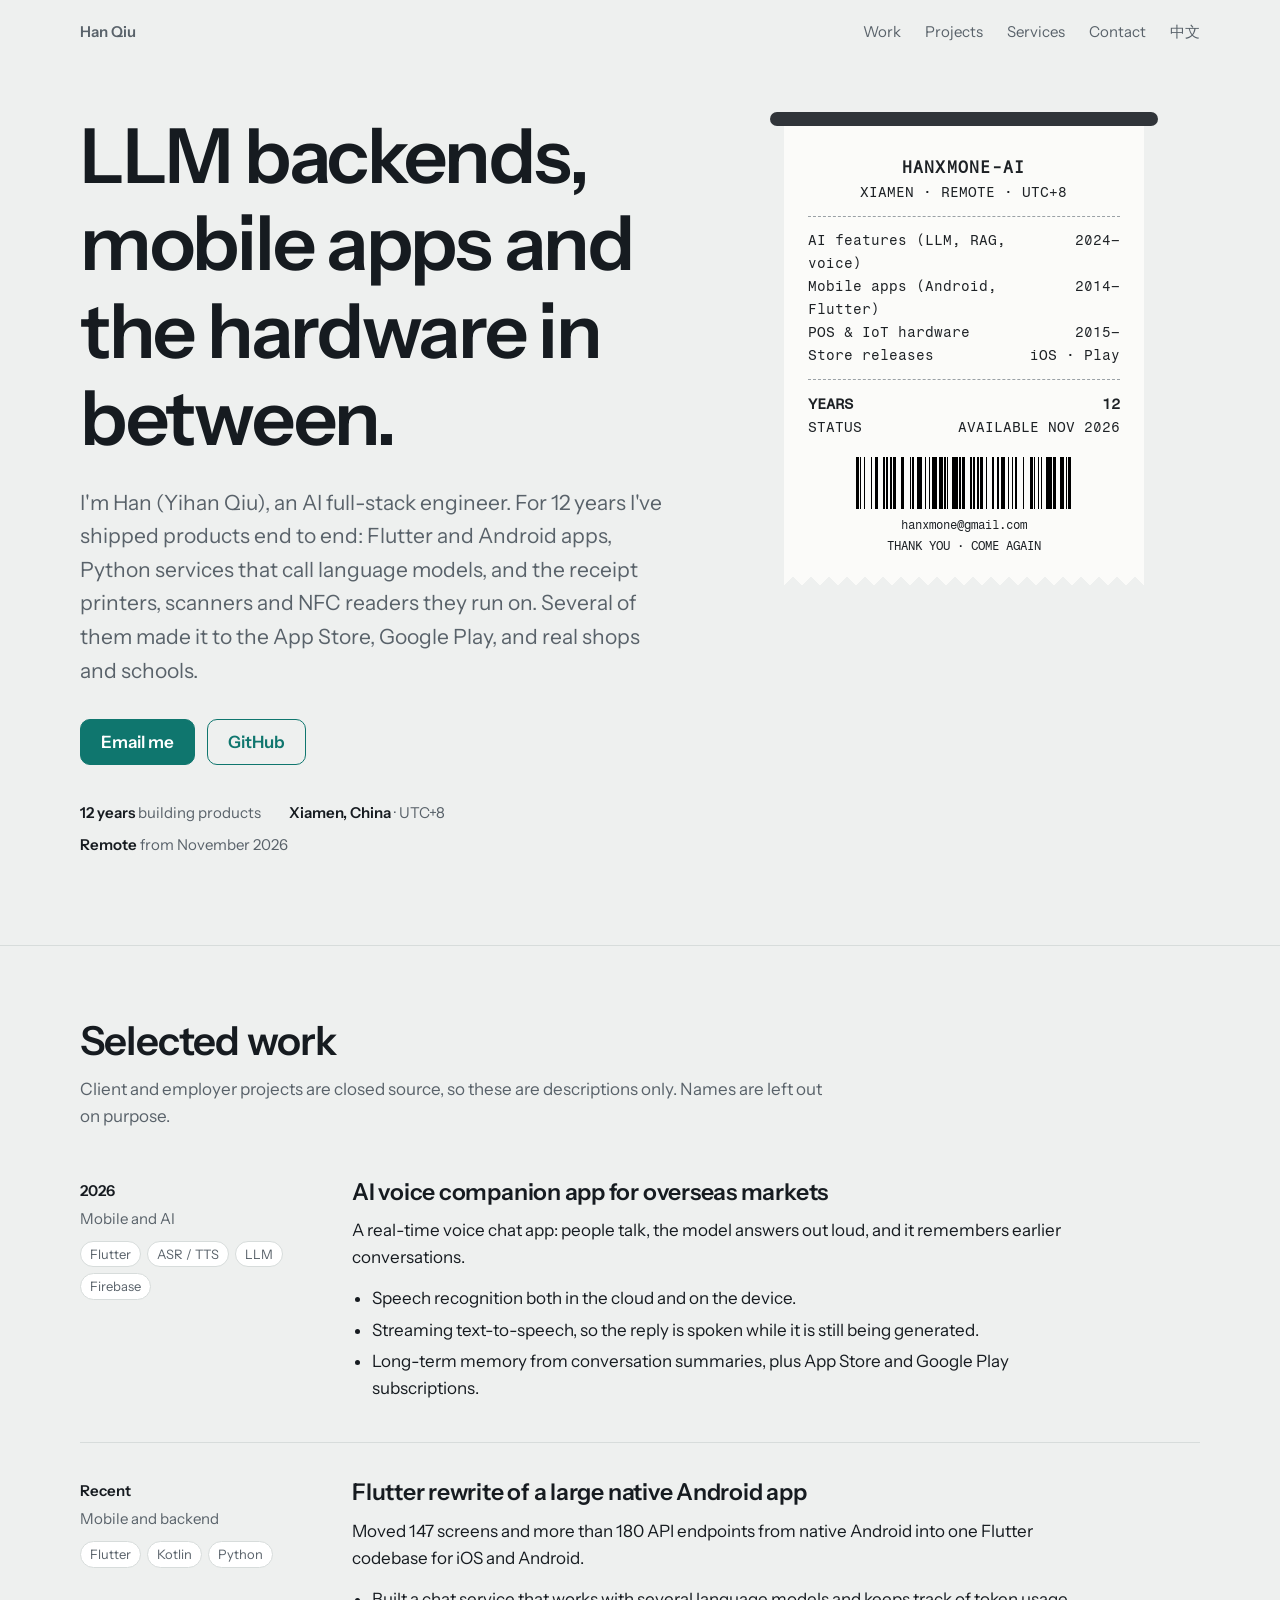
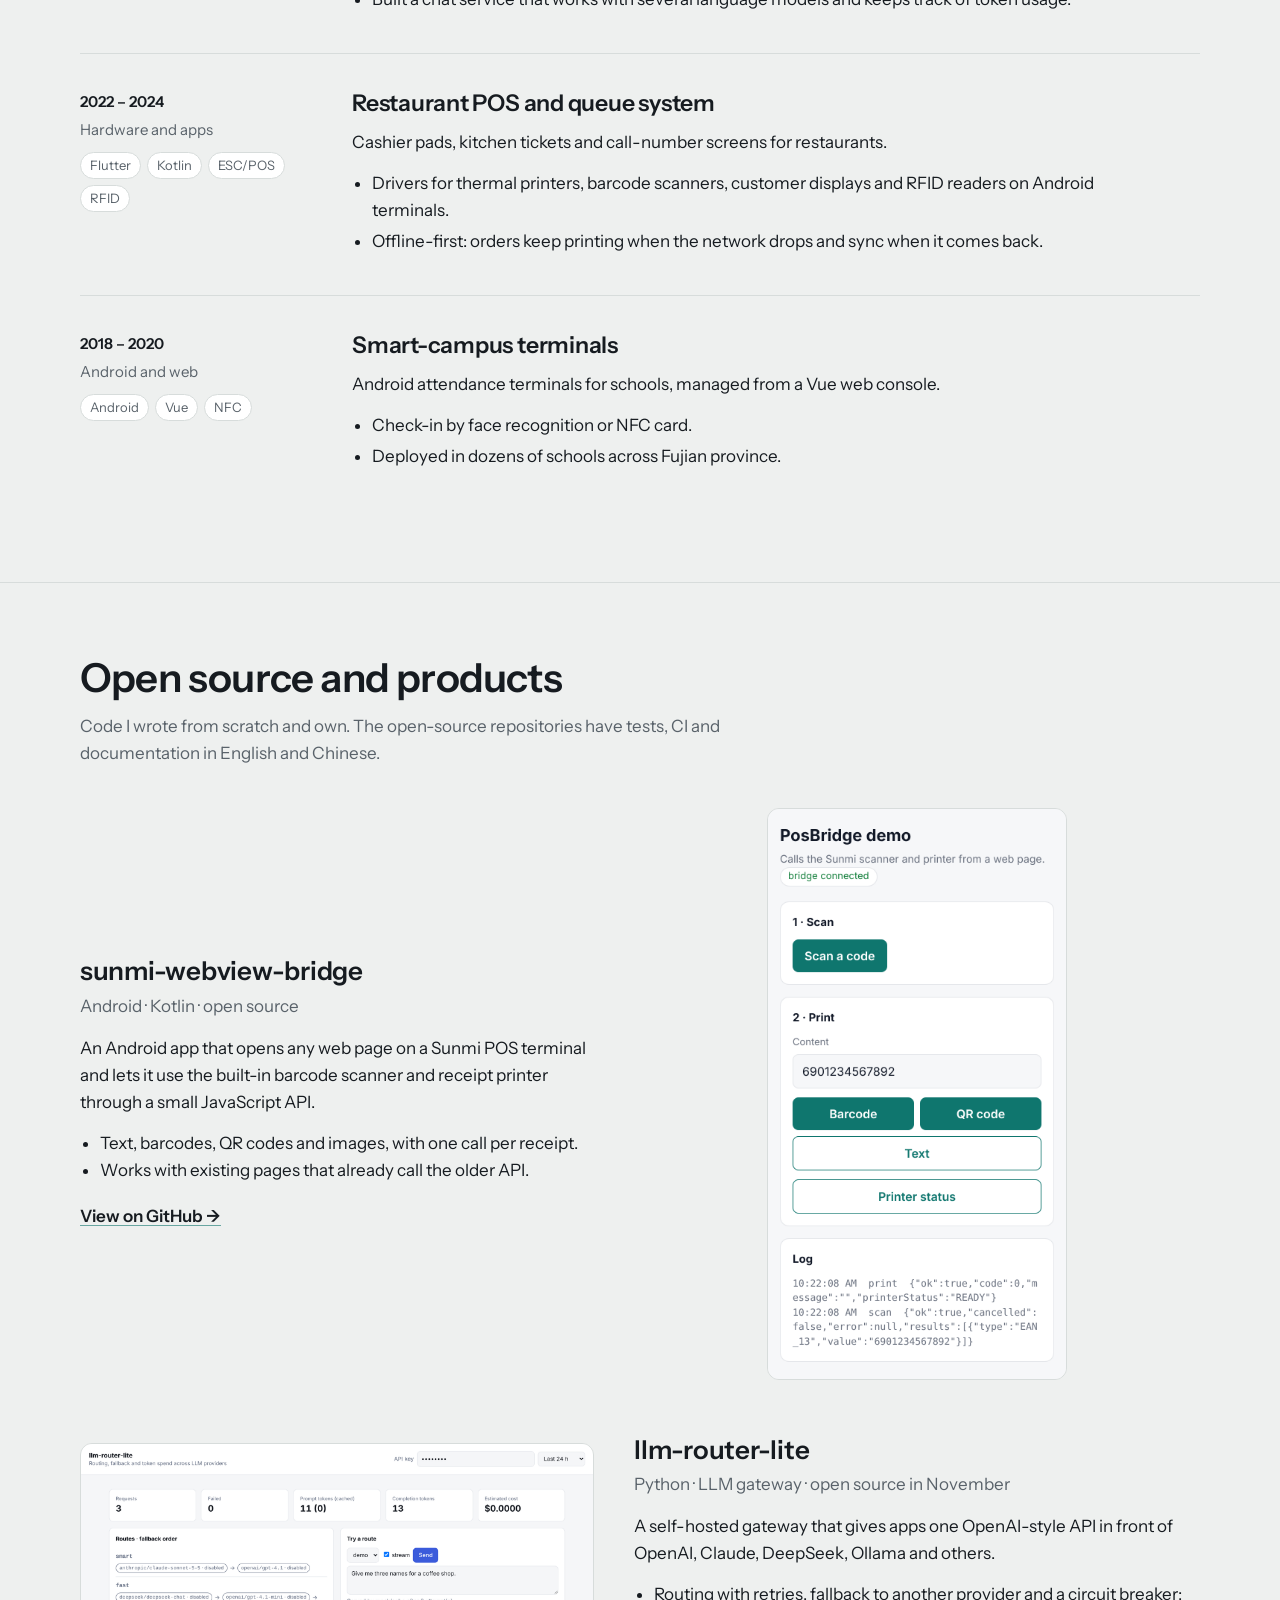
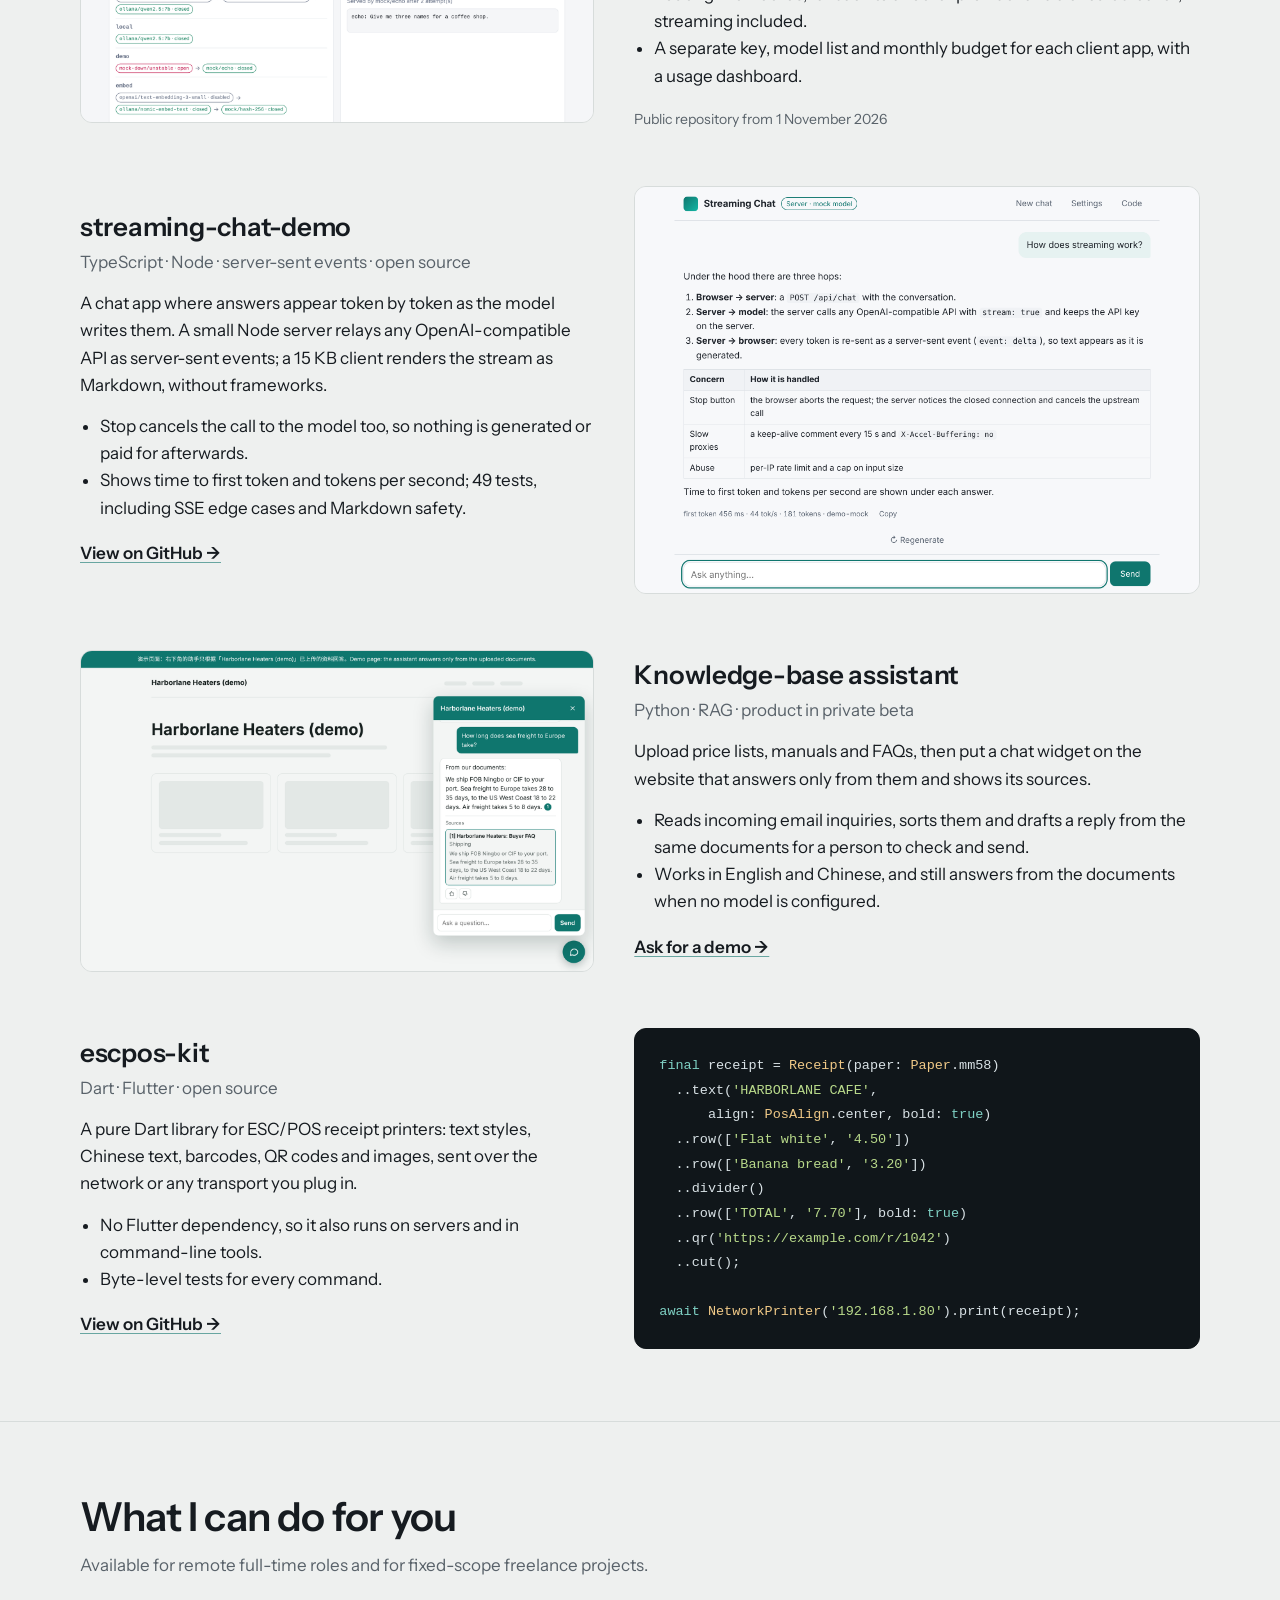
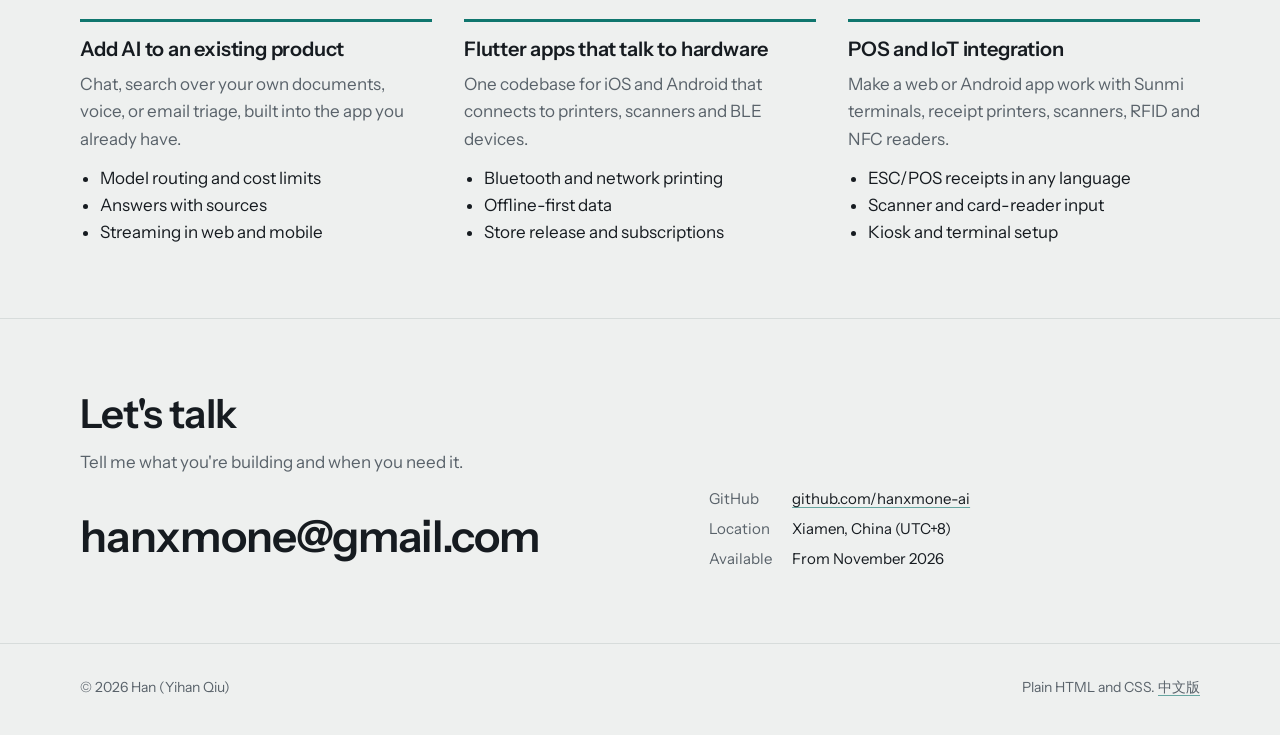
==== commit aed51f23: "Add streaming-chat-demo to the open-source projects Co-Authored-By: Claude Opus 5.5 <noreply@anthrop" ====
--- a/index.html
+++ b/index.html
@@ -189,6 +189,20 @@
 
         <article class="project">
           <div>
+            <h3>streaming-chat-demo</h3>
+            <p class="what">TypeScript · Node · server-sent events · open source</p>
+            <p class="body">A chat app where answers appear token by token as the model writes them. A small Node server relays any OpenAI-compatible API as server-sent events; a 15&nbsp;KB client renders the stream as Markdown, without frameworks.</p>
+            <ul>
+              <li>Stop cancels the call to the model too, so nothing is generated or paid for afterwards.</li>
+              <li>Shows time to first token and tokens per second; 49 tests, including SSE edge cases and Markdown safety.</li>
+            </ul>
+            <p class="links"><a href="https://github.com/hanxmone-ai/streaming-chat-demo">View on GitHub →</a></p>
+          </div>
+          <figure class="shot"><img src="assets/chat-demo.png" alt="Chat window with an answer streamed in, including a numbered list, a table and timing figures" width="2000" height="1440" loading="lazy"></figure>
+        </article>
+
+        <article class="project">
+          <div>
             <h3>Knowledge-base assistant</h3>
             <p class="what">Python · RAG · product in private beta</p>
             <p class="body">Upload price lists, manuals and FAQs, then put a chat widget on the website that answers only from them and shows its sources.</p>
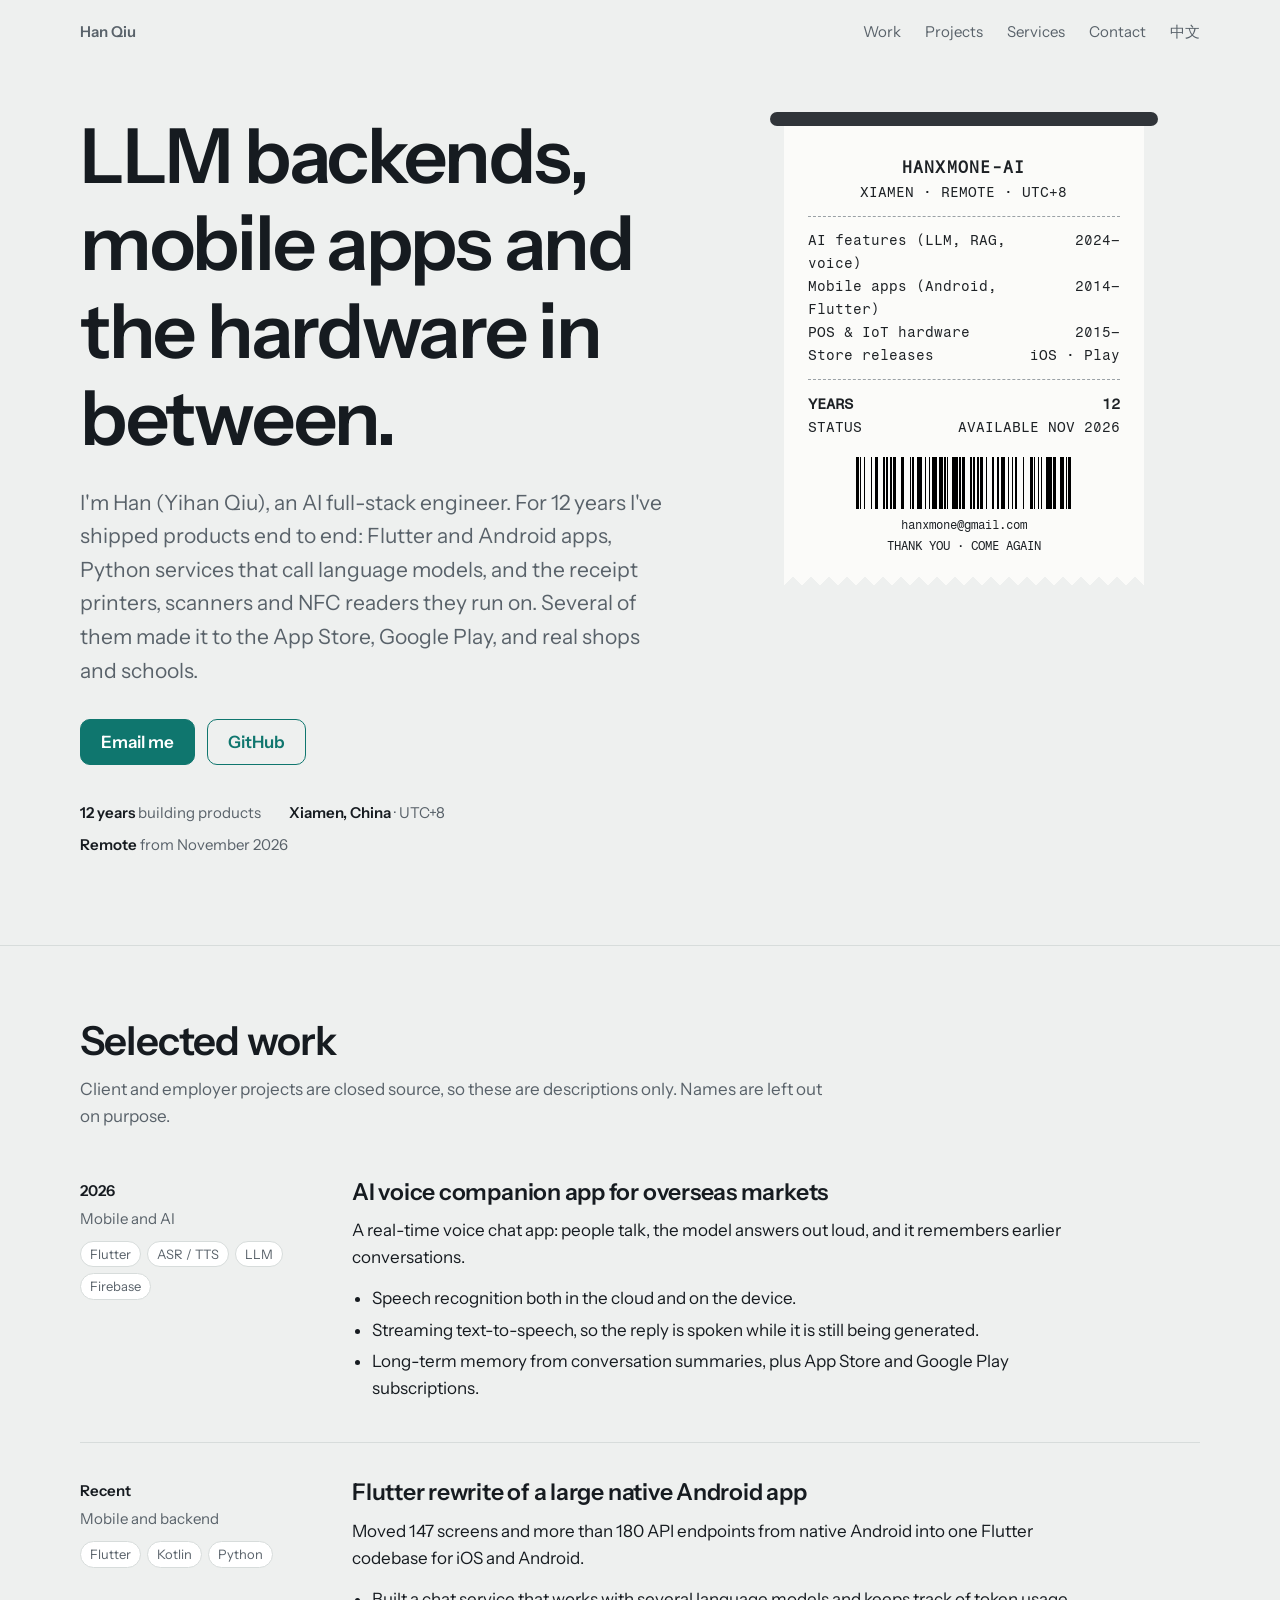
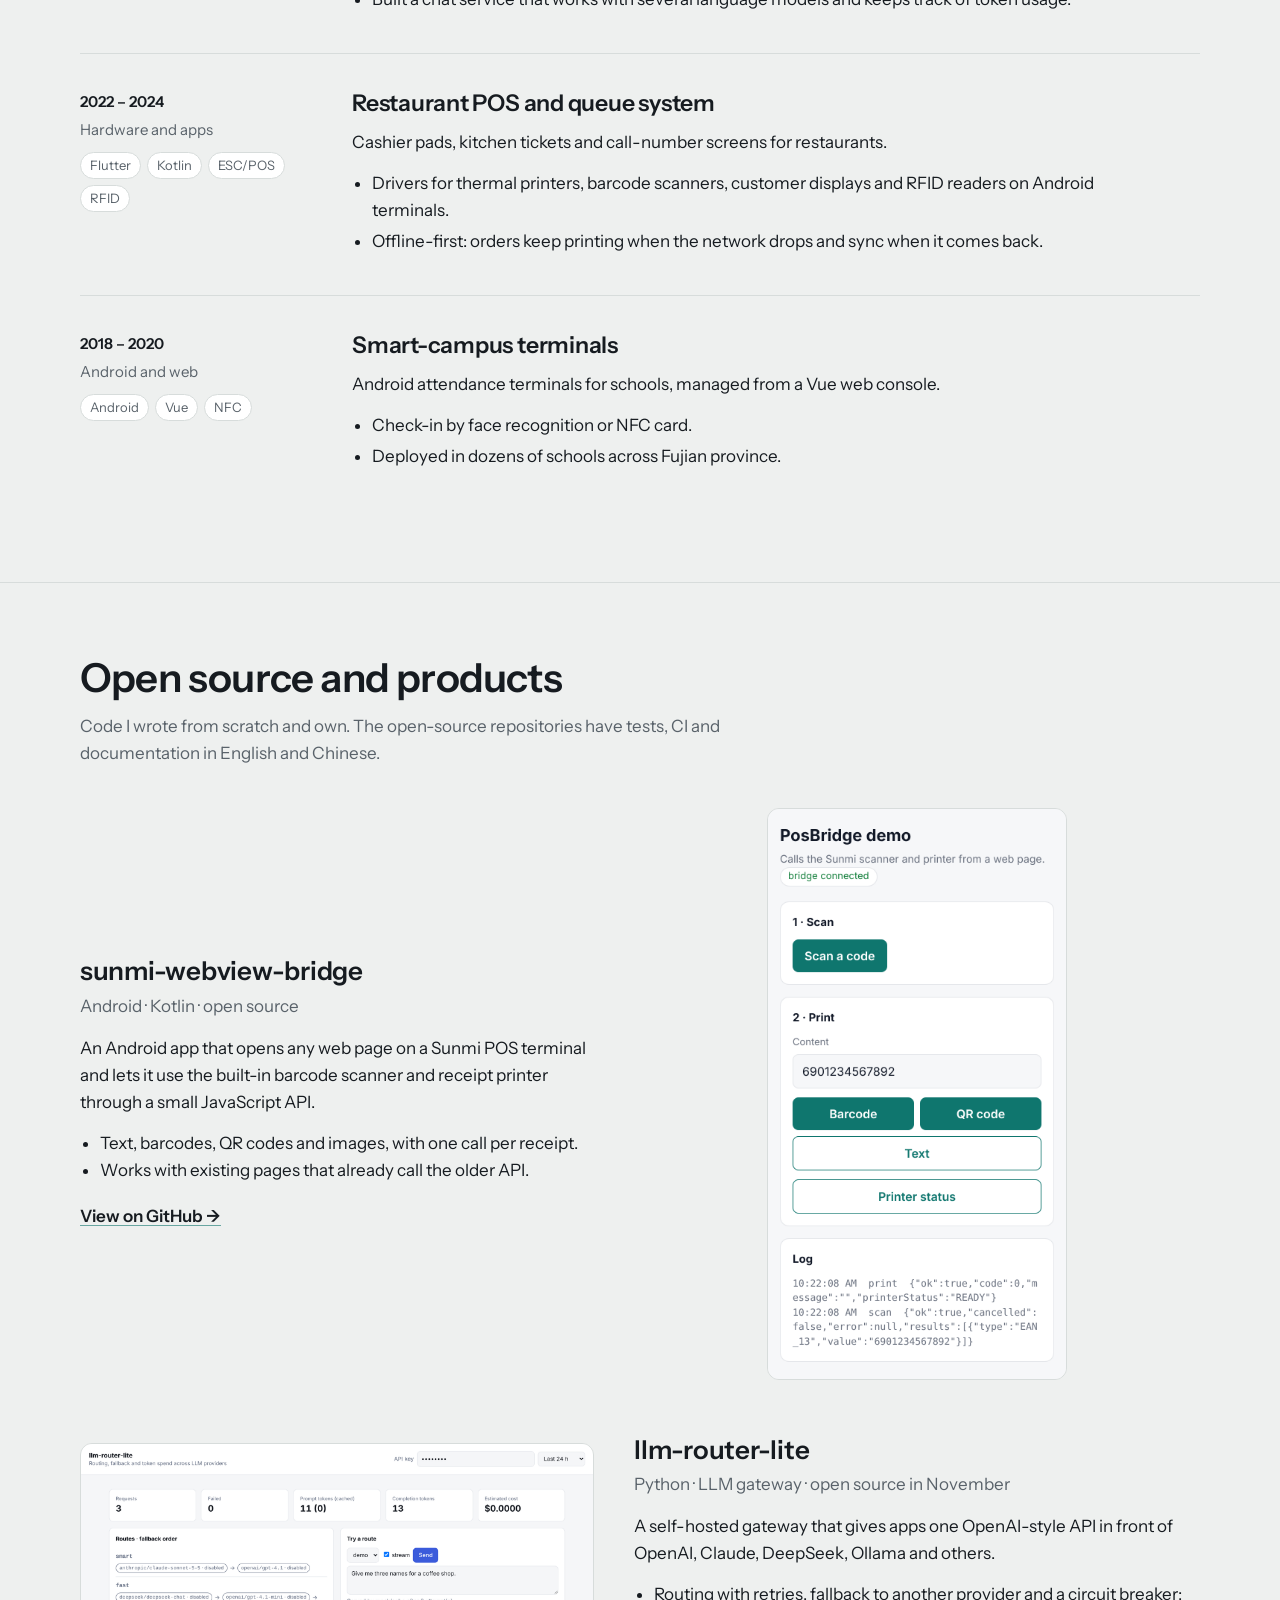
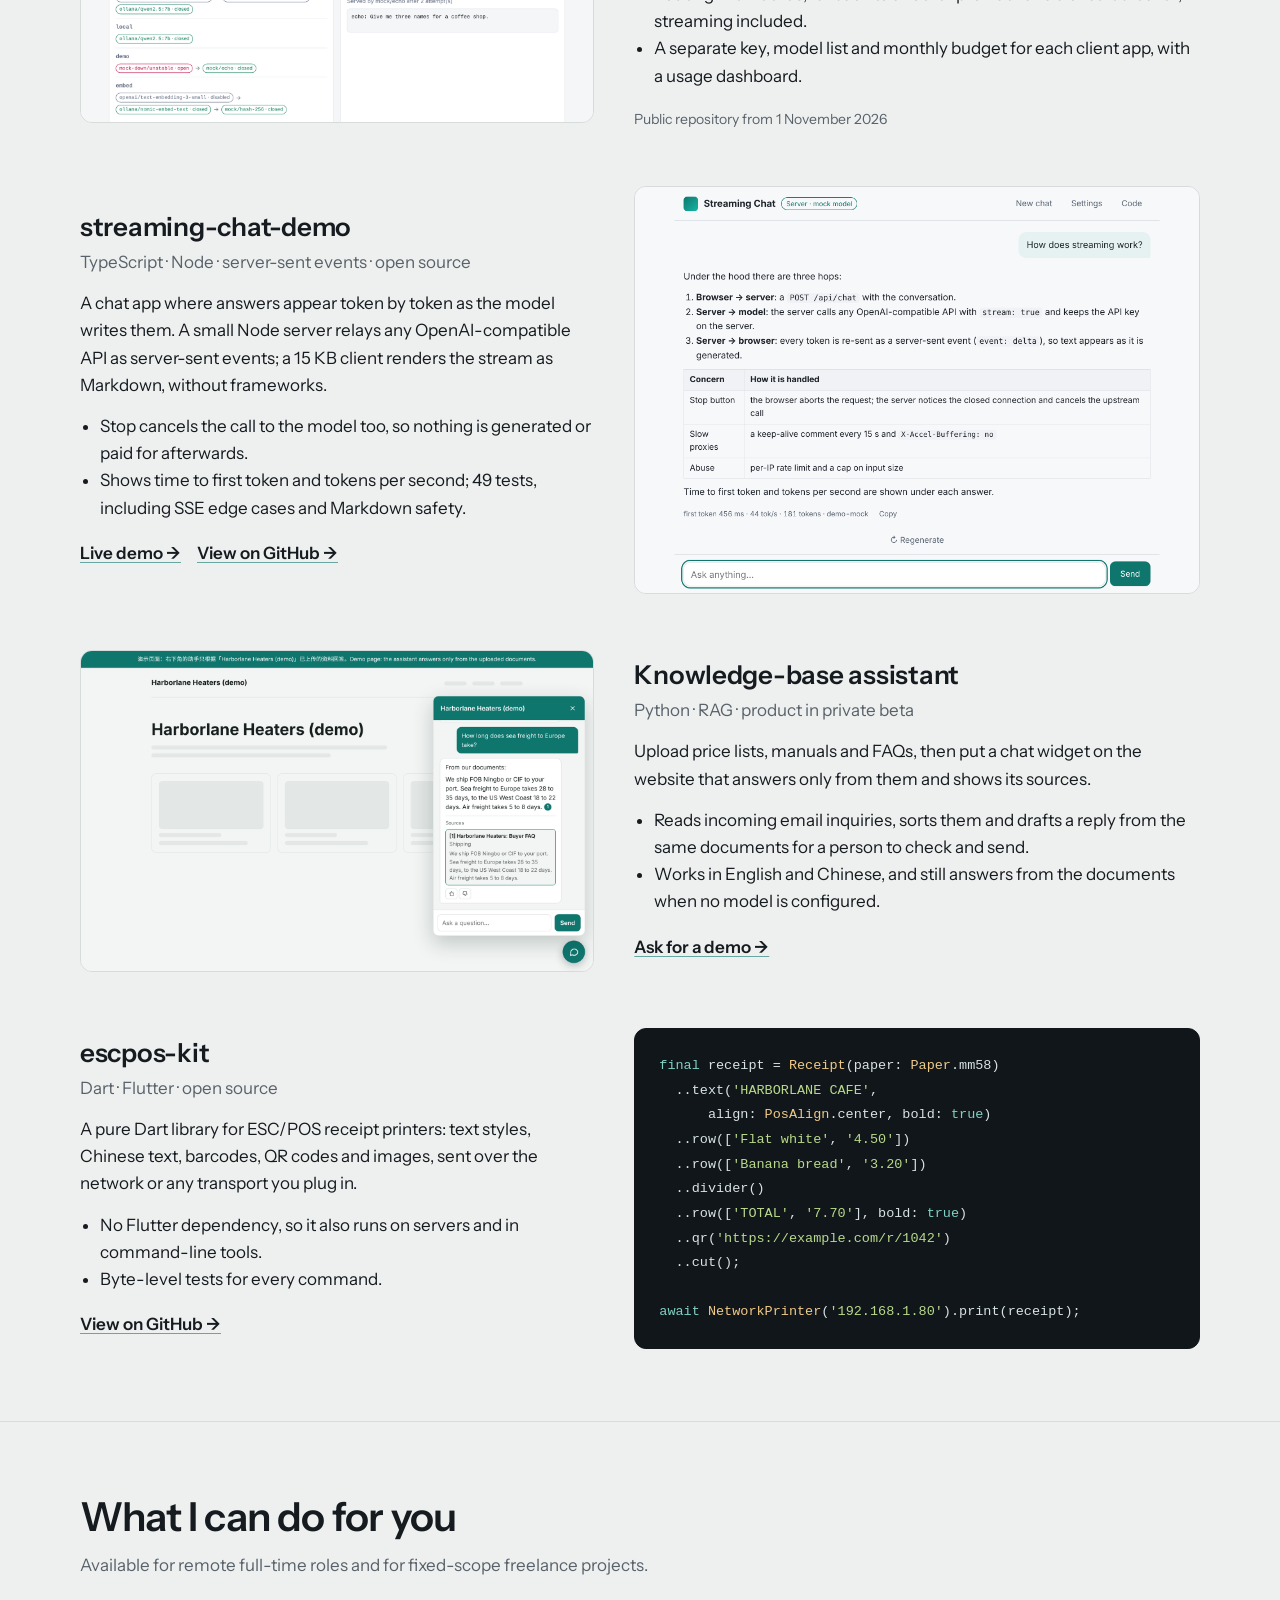
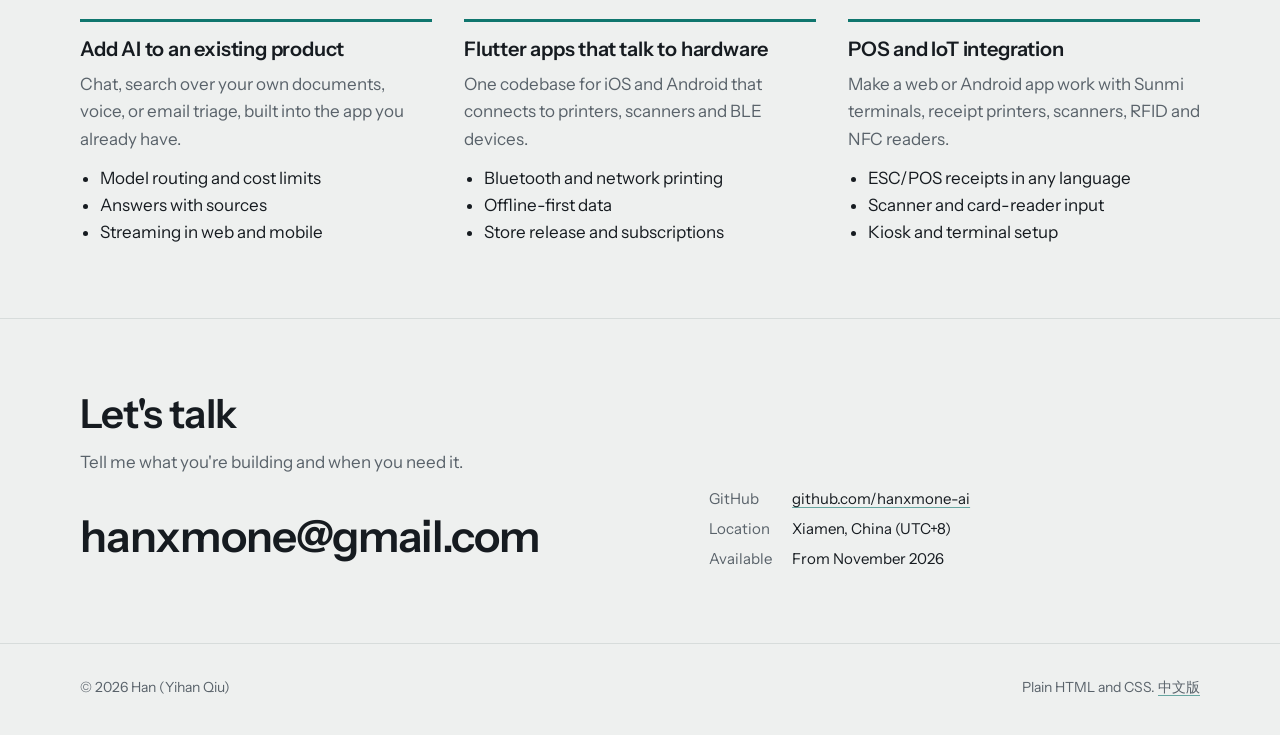
==== commit 7dfb1ece: "Link the streaming-chat-demo live demo Co-Authored-By: Claude Opus 5.5 <noreply@anthropic.com> Claud" ====
--- a/index.html
+++ b/index.html
@@ -196,7 +196,7 @@
               <li>Stop cancels the call to the model too, so nothing is generated or paid for afterwards.</li>
               <li>Shows time to first token and tokens per second; 49 tests, including SSE edge cases and Markdown safety.</li>
             </ul>
-            <p class="links"><a href="https://github.com/hanxmone-ai/streaming-chat-demo">View on GitHub →</a></p>
+            <p class="links"><a href="https://hanxmone-ai.github.io/streaming-chat-demo/">Live demo →</a> <a href="https://github.com/hanxmone-ai/streaming-chat-demo">View on GitHub →</a></p>
           </div>
           <figure class="shot"><img src="assets/chat-demo.png" alt="Chat window with an answer streamed in, including a numbered list, a table and timing figures" width="2000" height="1440" loading="lazy"></figure>
         </article>
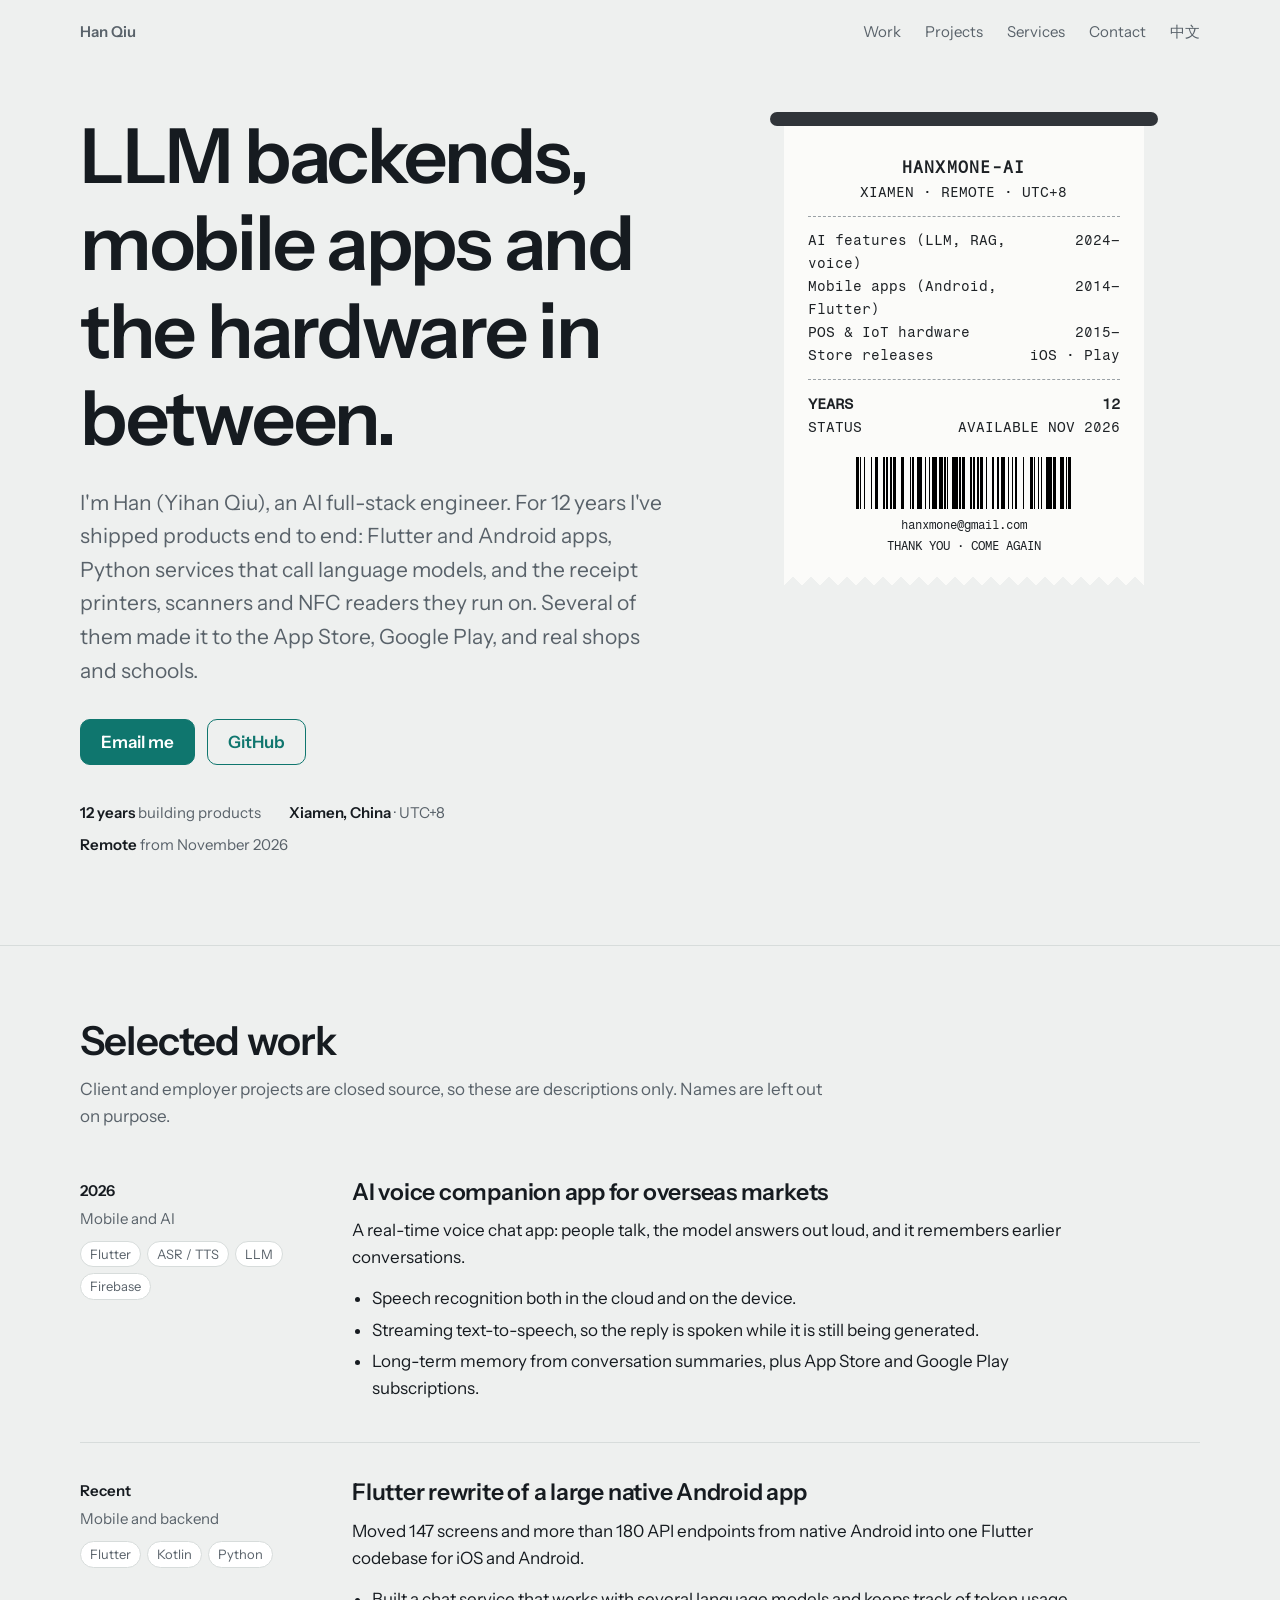
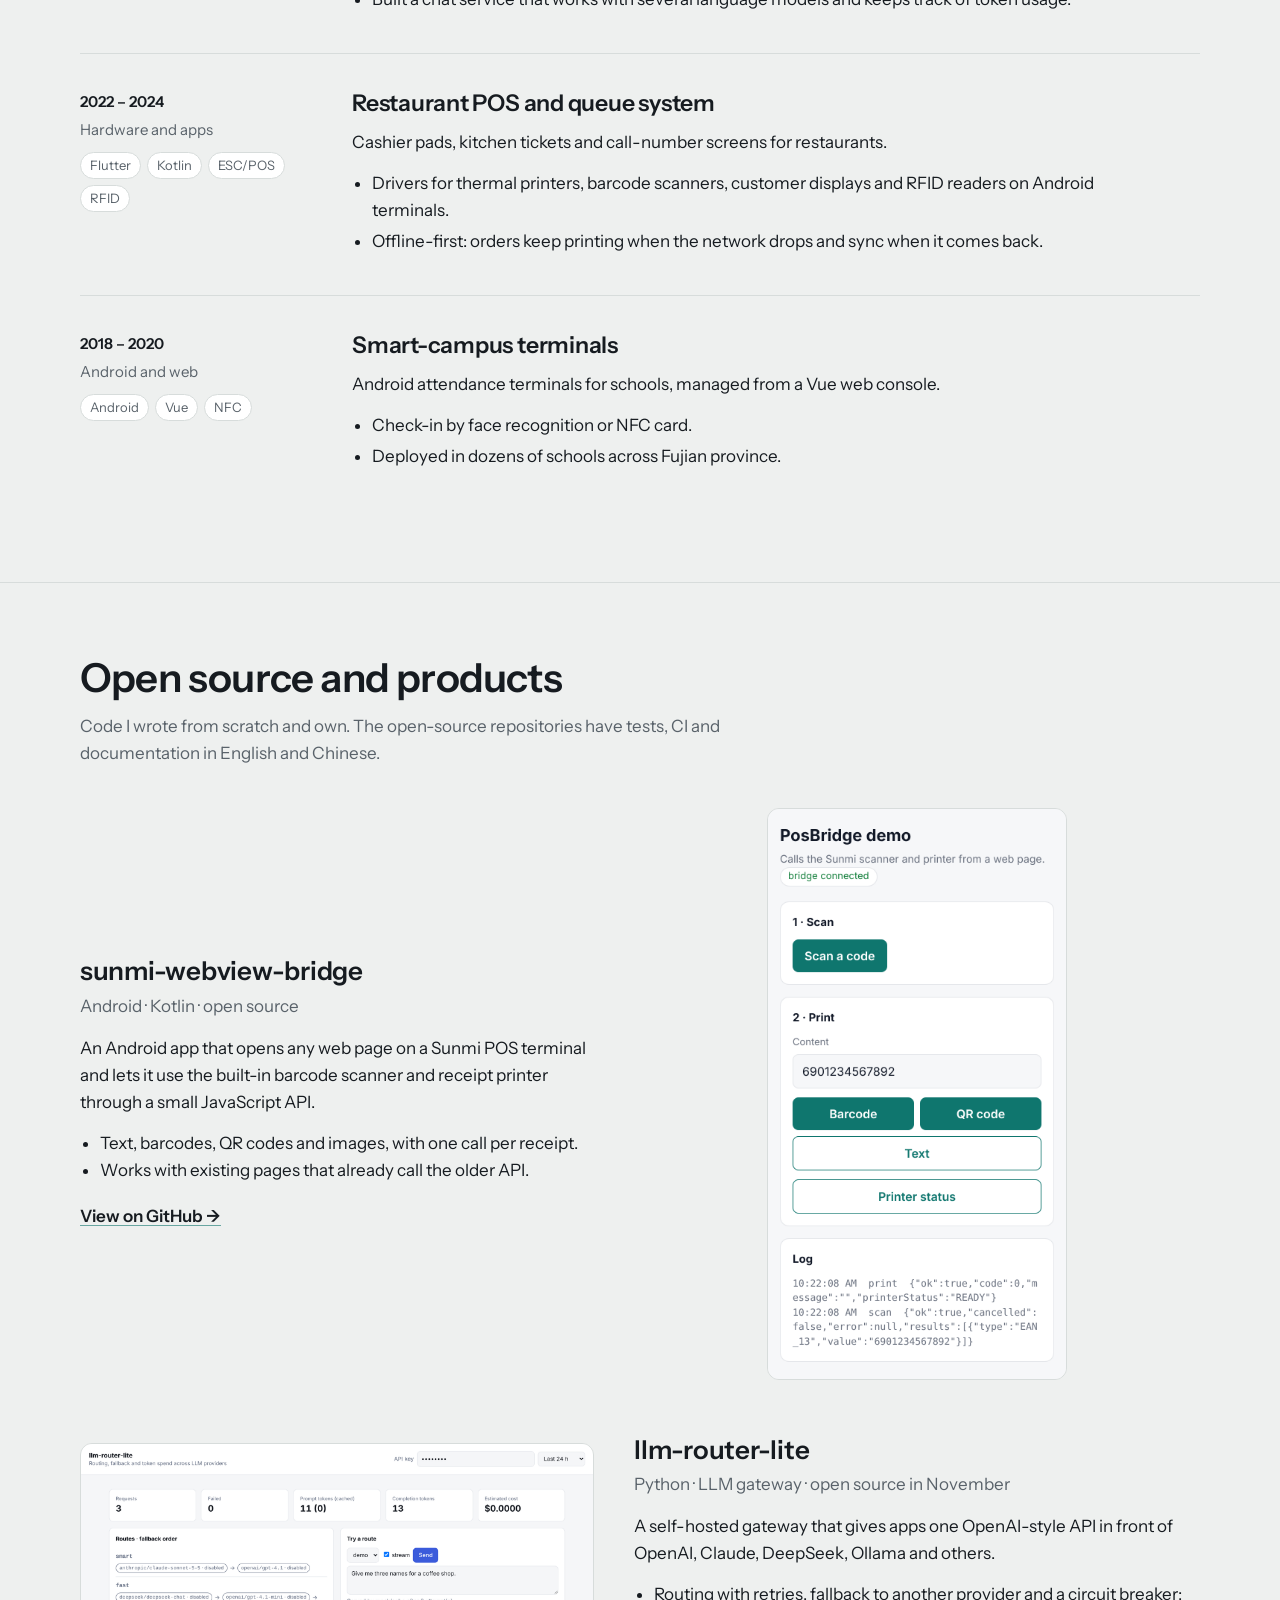
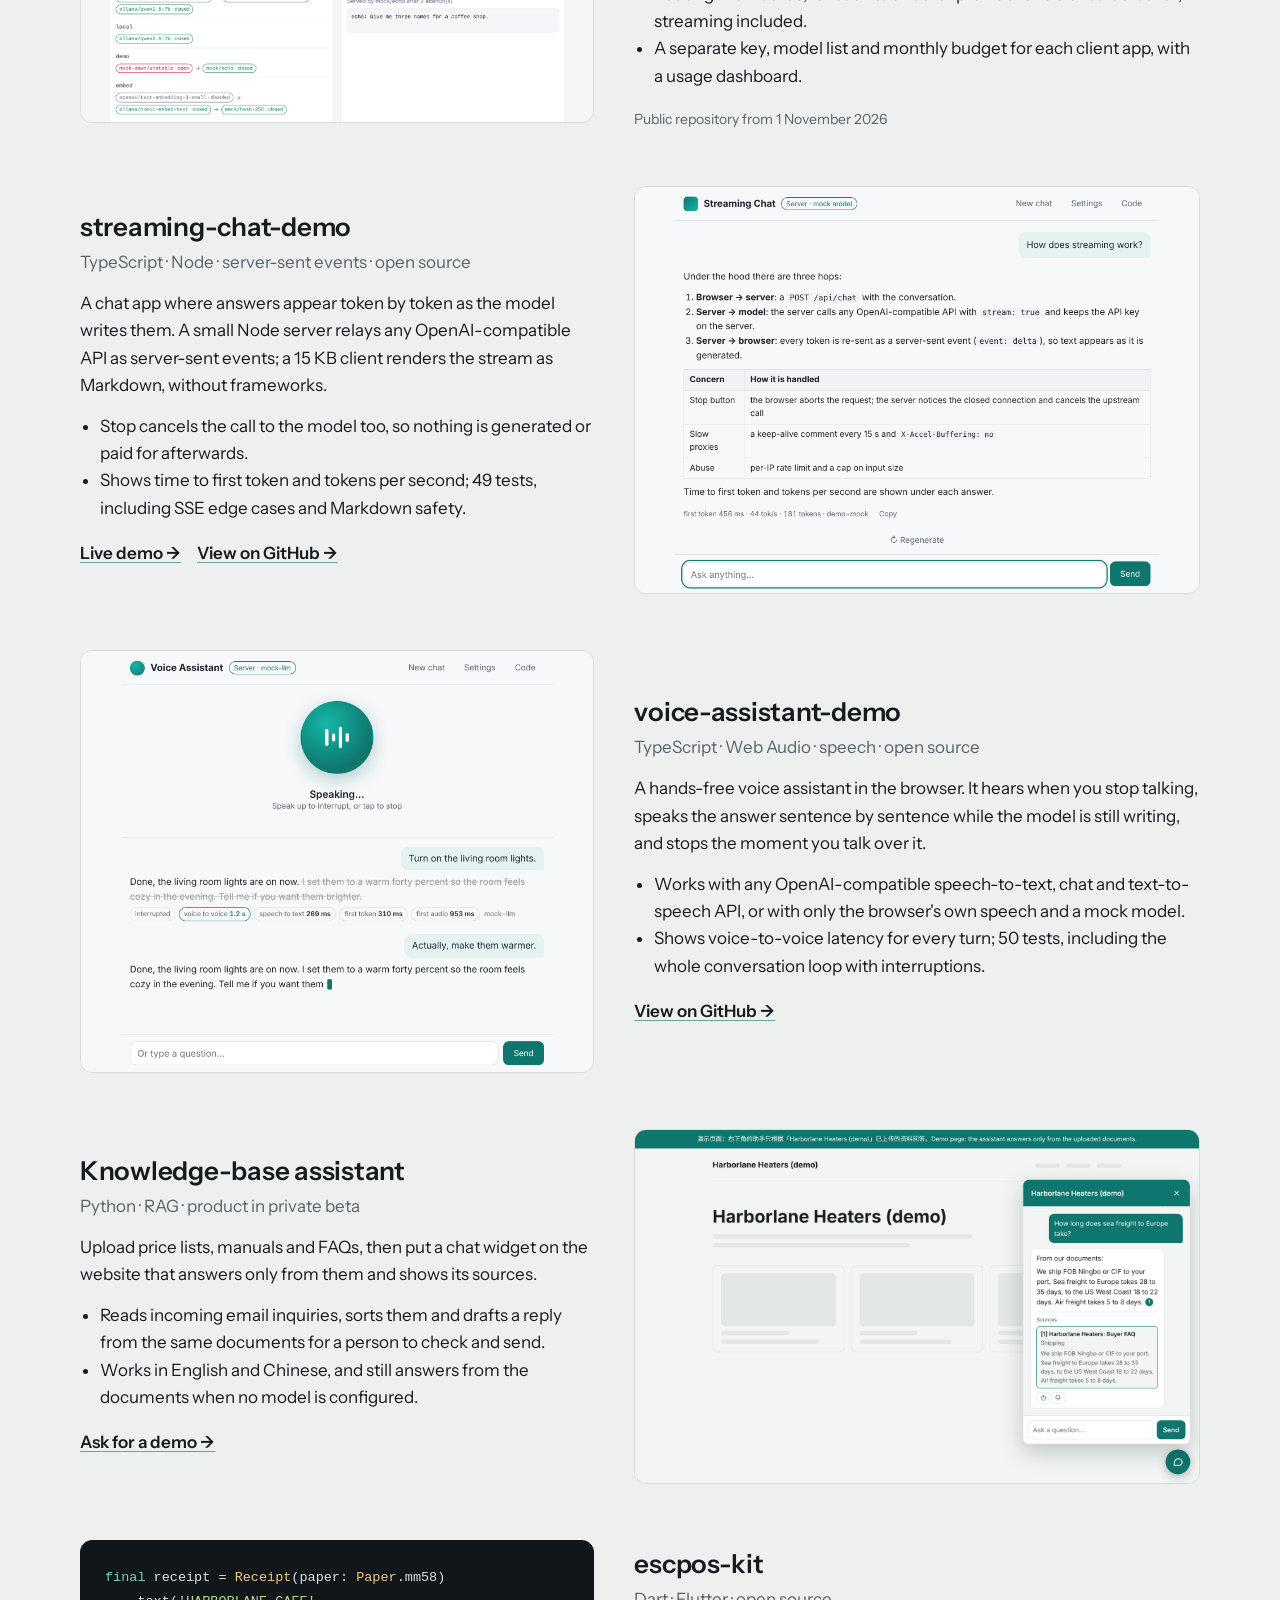
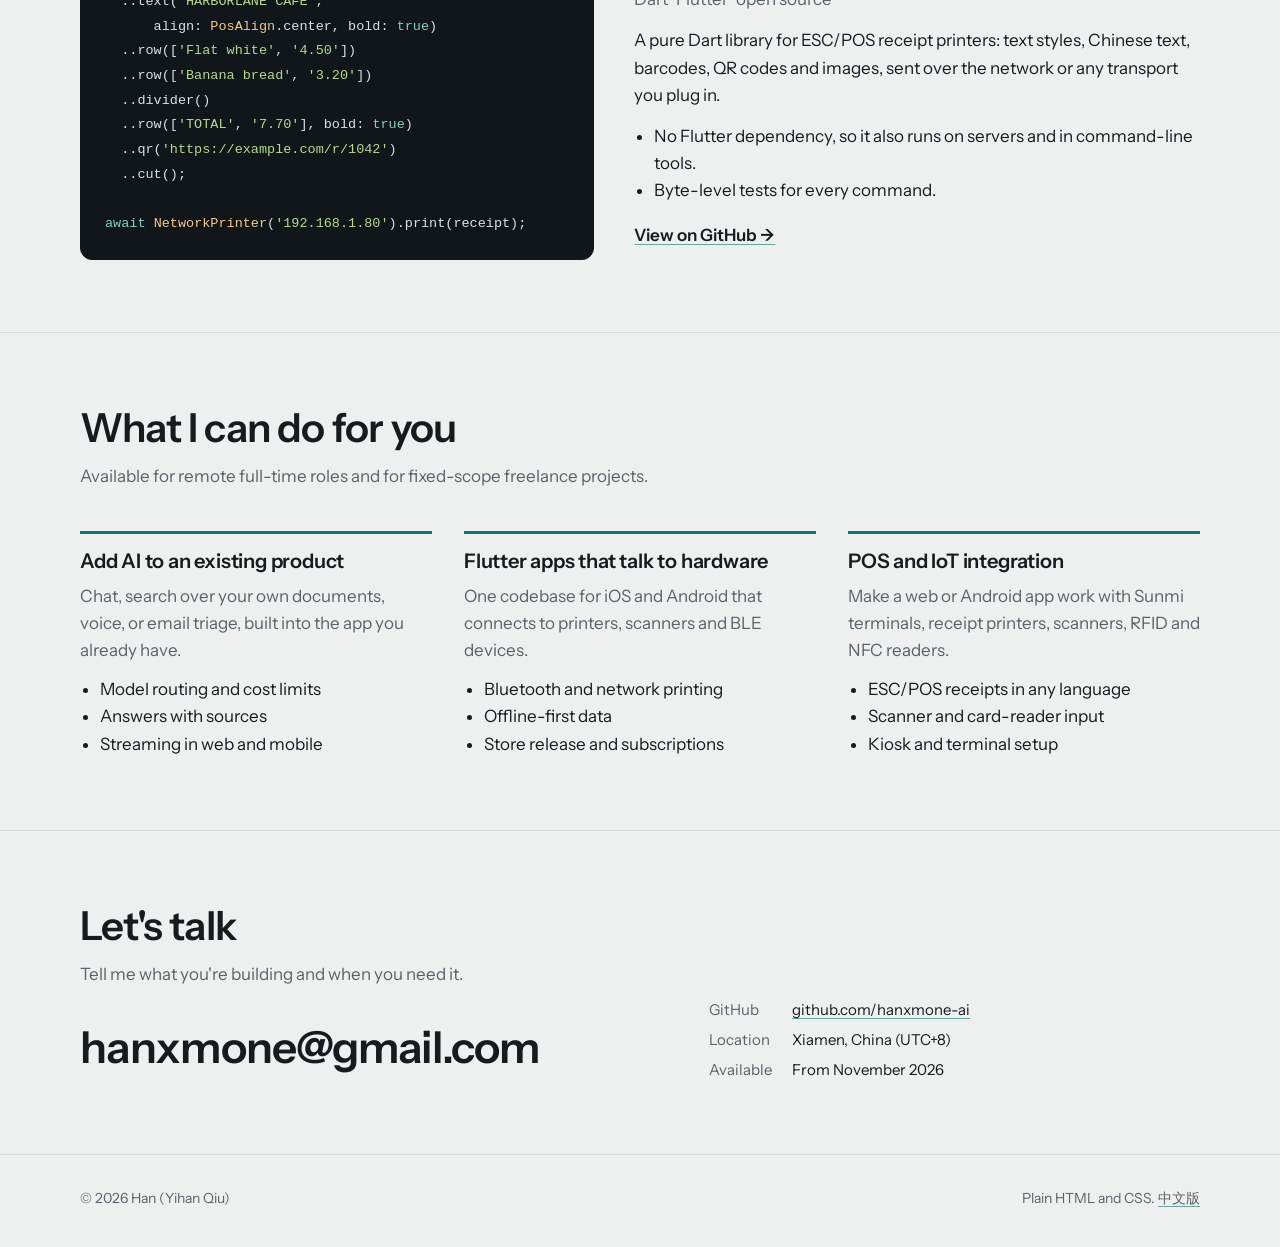
==== commit 15afae02: "Add voice-assistant-demo (English and Chinese) Co-Authored-By: Claude Opus 5.5 <noreply@anthropic.co" ====
--- a/index.html
+++ b/index.html
@@ -203,6 +203,20 @@
 
         <article class="project">
           <div>
+            <h3>voice-assistant-demo</h3>
+            <p class="what">TypeScript · Web Audio · speech · open source</p>
+            <p class="body">A hands-free voice assistant in the browser. It hears when you stop talking, speaks the answer sentence by sentence while the model is still writing, and stops the moment you talk over it.</p>
+            <ul>
+              <li>Works with any OpenAI-compatible speech-to-text, chat and text-to-speech API, or with only the browser's own speech and a mock model.</li>
+              <li>Shows voice-to-voice latency for every turn; 50 tests, including the whole conversation loop with interruptions.</li>
+            </ul>
+            <p class="links"><a href="https://github.com/hanxmone-ai/voice-assistant-demo">View on GitHub →</a></p>
+          </div>
+          <figure class="shot"><img src="assets/voice-demo.png" alt="Voice assistant speaking an answer; an earlier answer was interrupted, so the unheard part is struck through, with latency figures under it" width="1800" height="1480" loading="lazy"></figure>
+        </article>
+
+        <article class="project">
+          <div>
             <h3>Knowledge-base assistant</h3>
             <p class="what">Python · RAG · product in private beta</p>
             <p class="body">Upload price lists, manuals and FAQs, then put a chat widget on the website that answers only from them and shows its sources.</p>
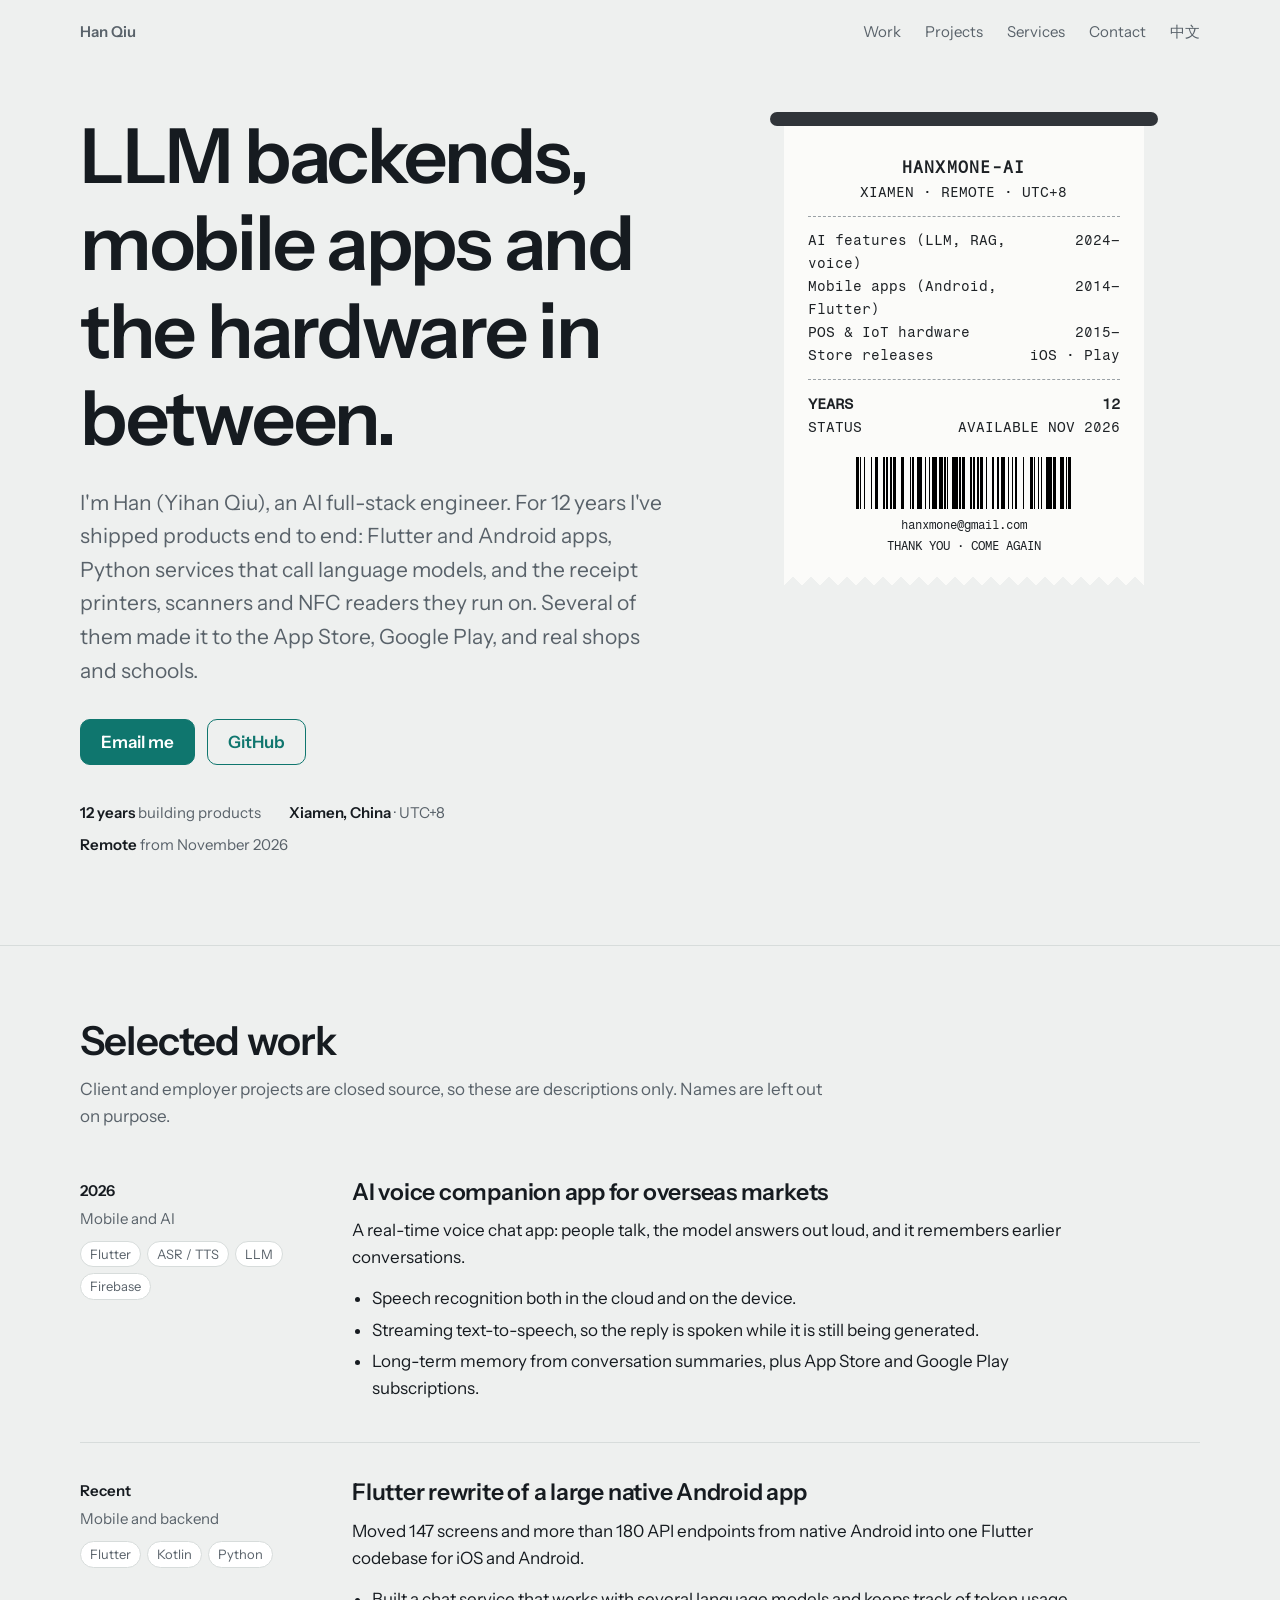
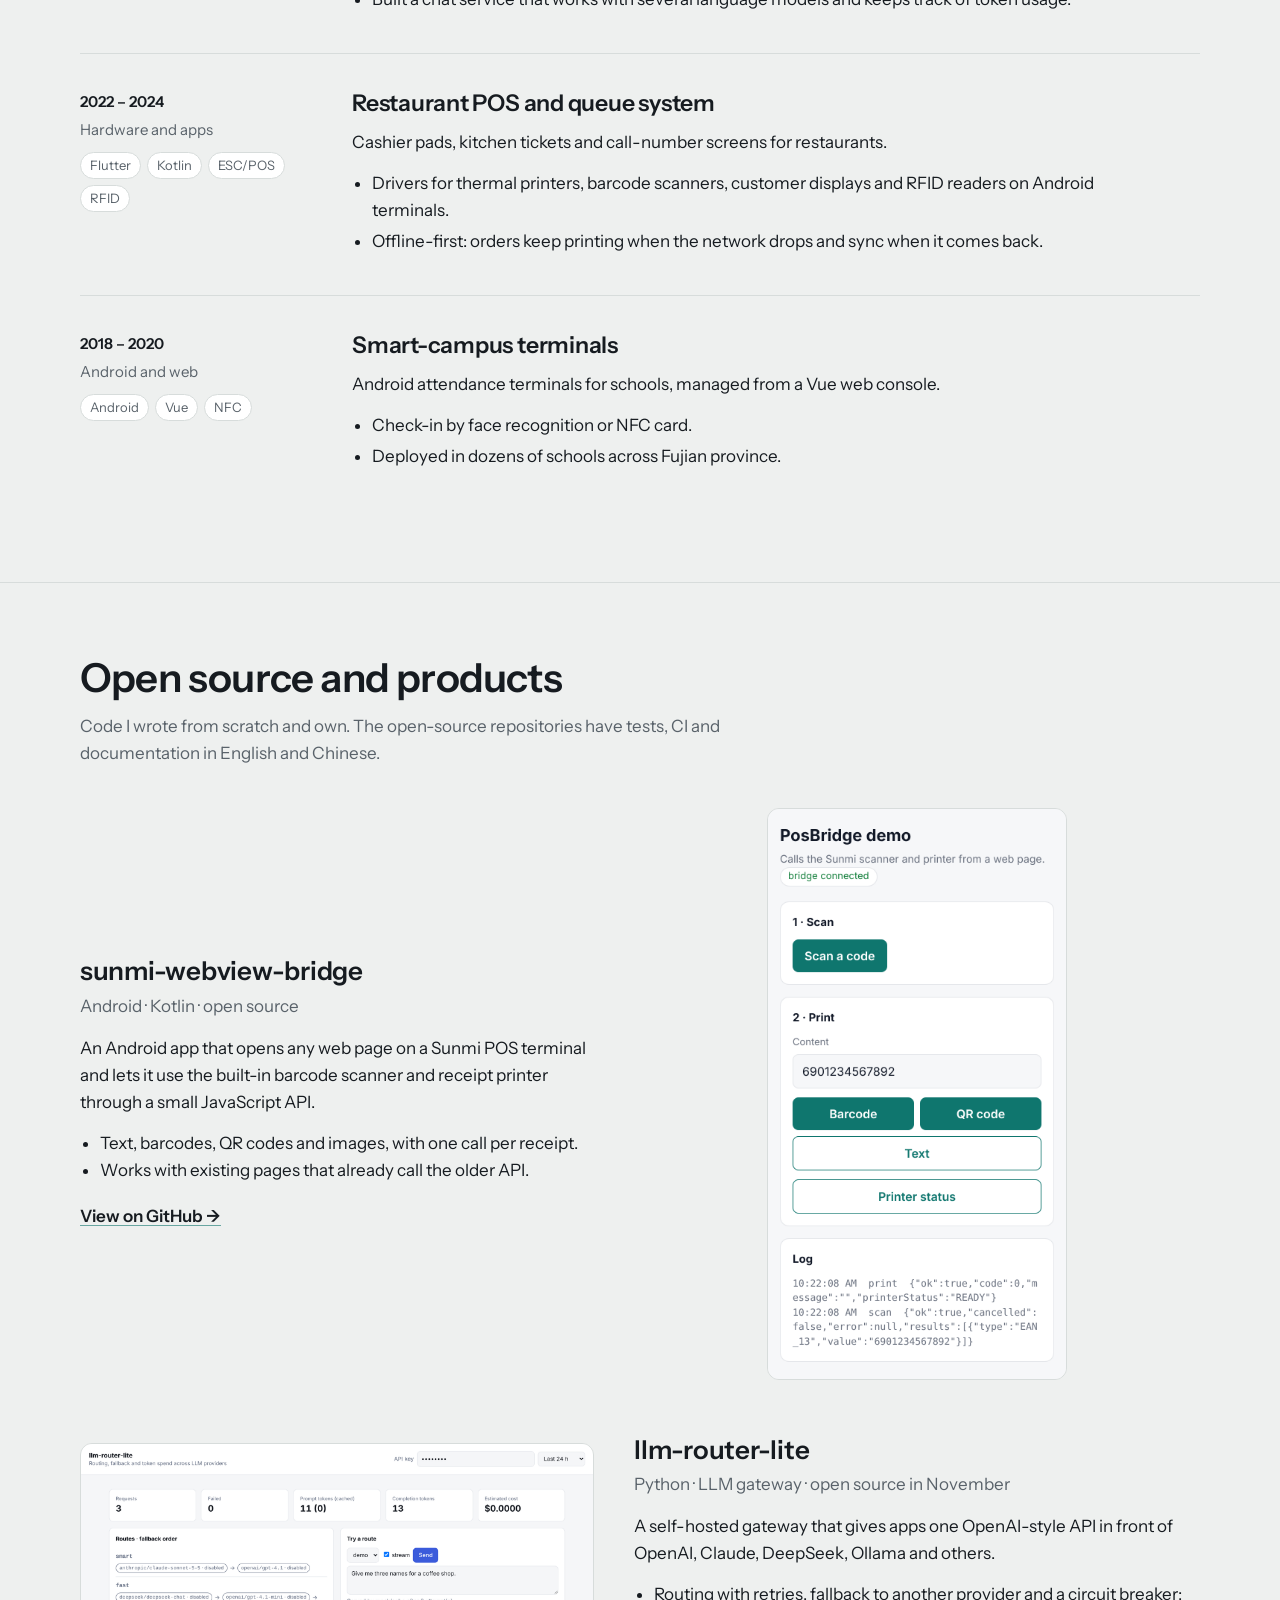
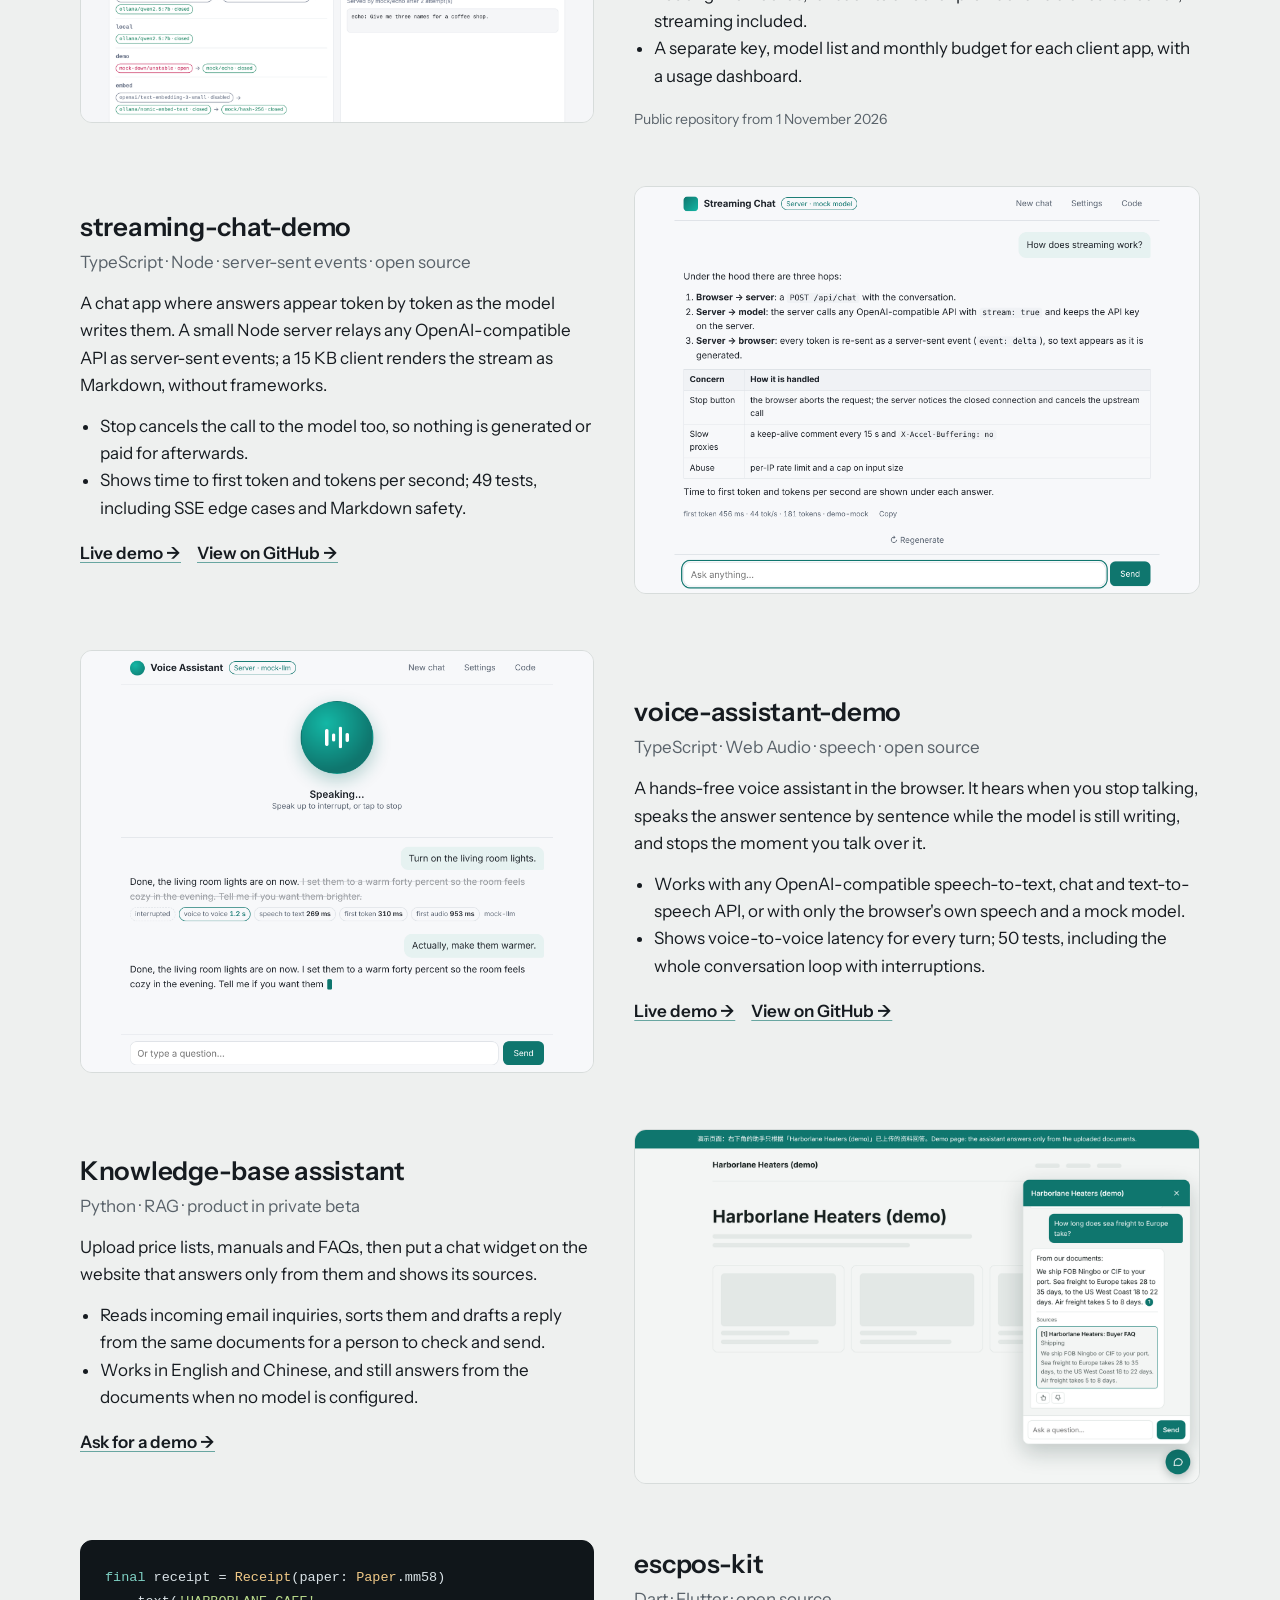
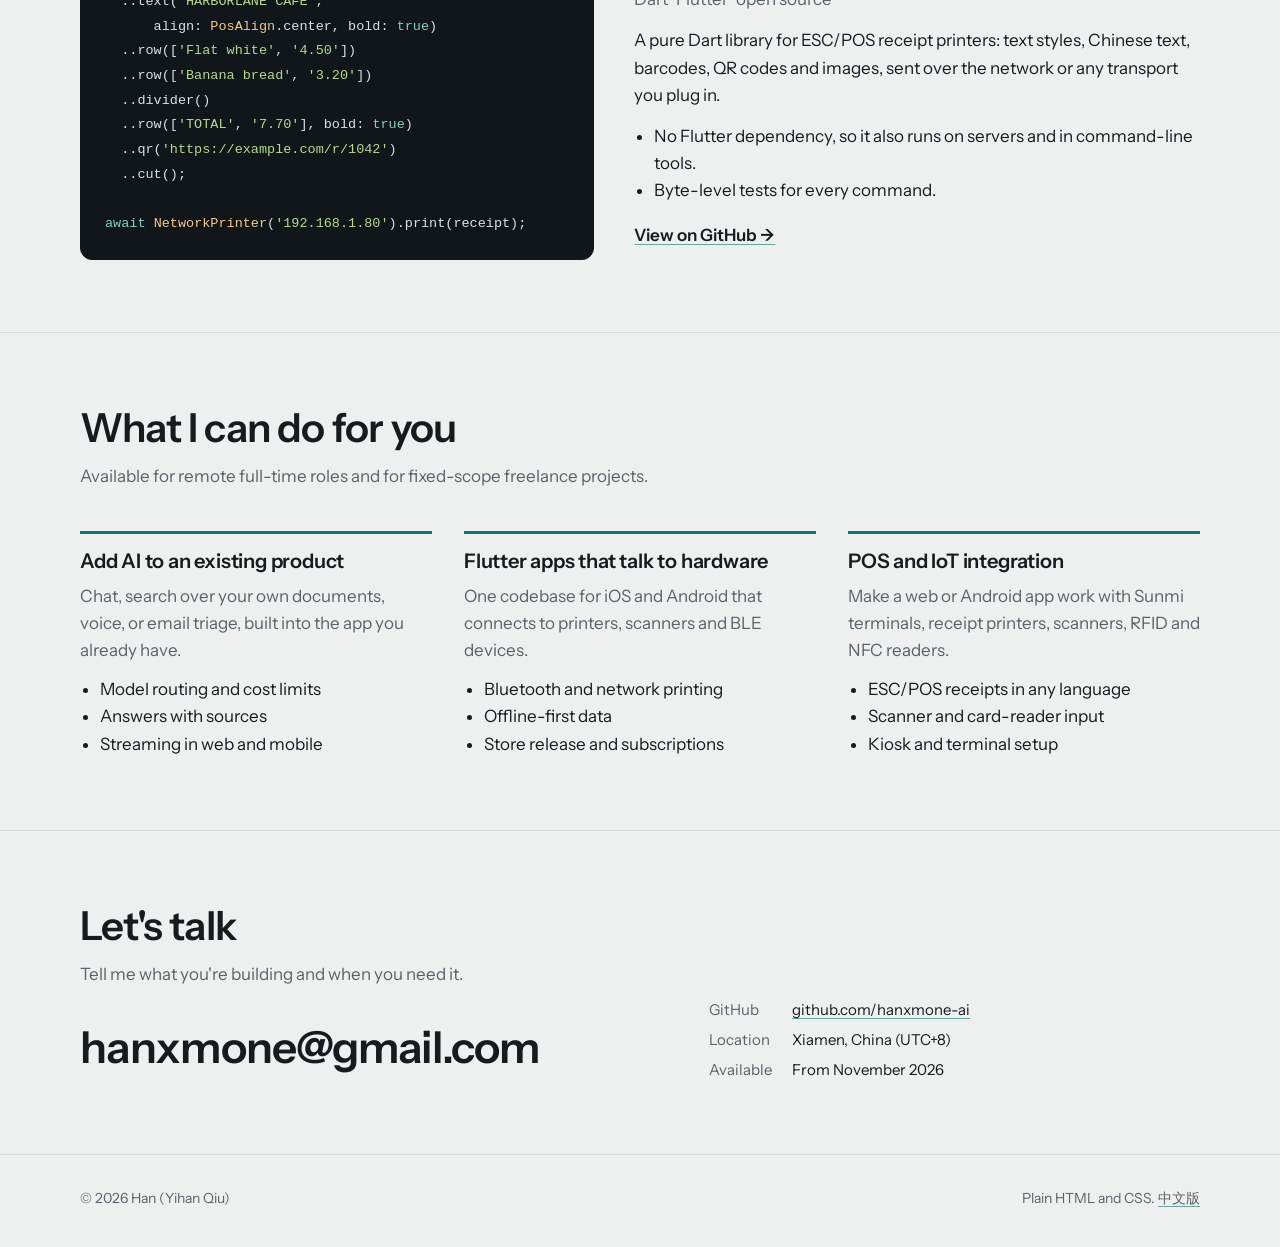
==== commit 5b2382ae: "Link the voice-assistant-demo live demo Co-Authored-By: Claude Opus 5.5 <noreply@anthropic.com> Clau" ====
--- a/index.html
+++ b/index.html
@@ -210,7 +210,7 @@
               <li>Works with any OpenAI-compatible speech-to-text, chat and text-to-speech API, or with only the browser's own speech and a mock model.</li>
               <li>Shows voice-to-voice latency for every turn; 50 tests, including the whole conversation loop with interruptions.</li>
             </ul>
-            <p class="links"><a href="https://github.com/hanxmone-ai/voice-assistant-demo">View on GitHub →</a></p>
+            <p class="links"><a href="https://hanxmone-ai.github.io/voice-assistant-demo/">Live demo →</a> <a href="https://github.com/hanxmone-ai/voice-assistant-demo">View on GitHub →</a></p>
           </div>
           <figure class="shot"><img src="assets/voice-demo.png" alt="Voice assistant speaking an answer; an earlier answer was interrupted, so the unheard part is struck through, with latency figures under it" width="1800" height="1480" loading="lazy"></figure>
         </article>
